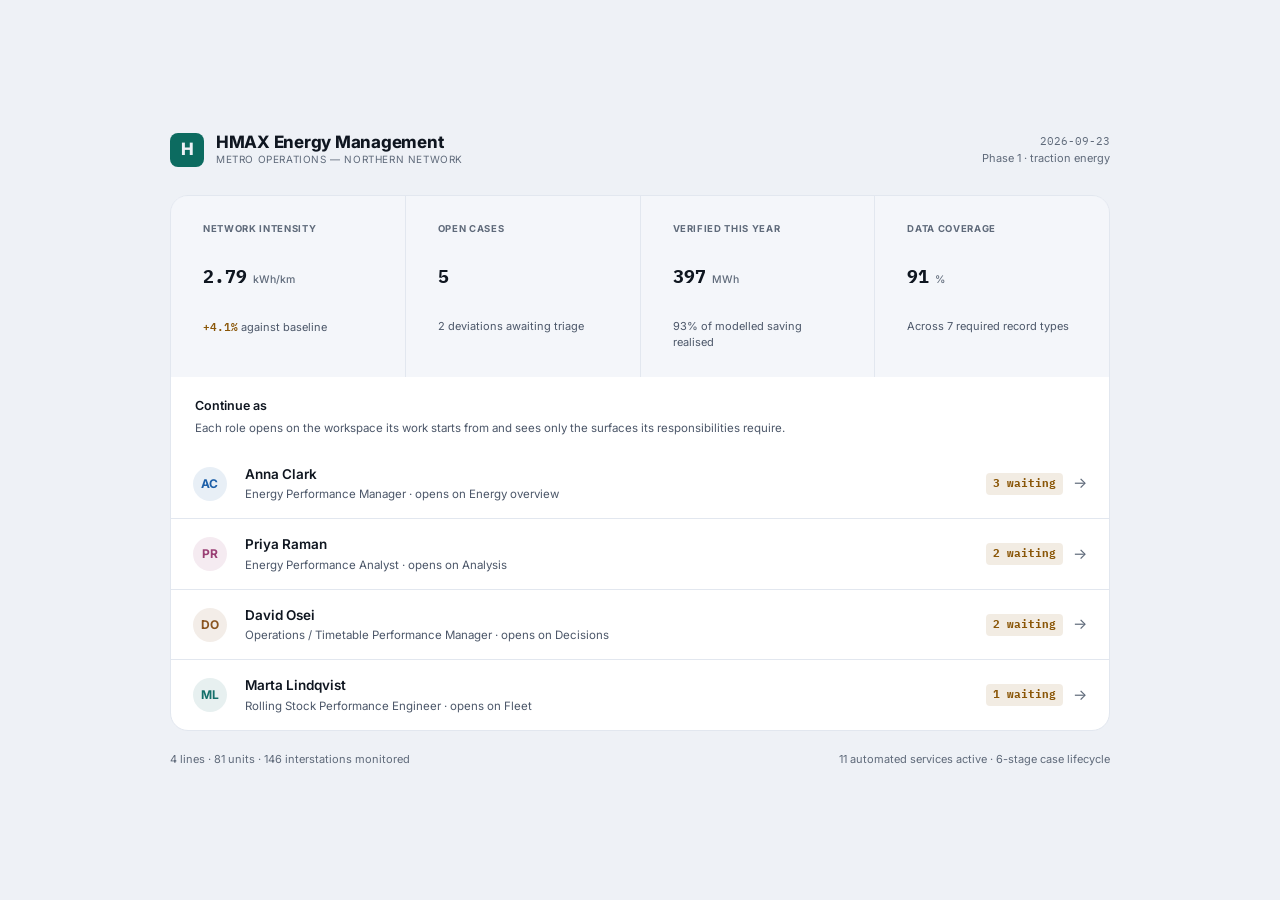
==== index.html @ 5d6fa80d "HMAX Energy Management - Phase 1 concept prototype Operating rail and Data trust page removed. Inter" ====
<!DOCTYPE html>
<html lang="en">
<head>
<meta charset="UTF-8">
<meta name="robots" content="noindex, nofollow, noarchive, nosnippet">
<meta name="googlebot" content="noindex, nofollow">

<title>HMAX Energy Management</title>
<meta name="viewport" content="width=device-width, initial-scale=1.0">
<script src="vendor/tailwind.js"></script>
<link rel="preconnect" href="https://fonts.googleapis.com">
<link href="https://fonts.googleapis.com/css2?family=Inter:wght@400;500;600;700;800&family=IBM+Plex+Mono:wght@400;500;600;700&display=swap" rel="stylesheet">
<link rel="stylesheet" href="shared.css">
<link rel="stylesheet" href="charts.css">
<style>
  body{ display:flex; align-items:center; justify-content:center; min-height:100vh; padding:40px 24px; }
  .entry{ width:100%; max-width:940px; }
  .signin{
    background:var(--bg-elev-1); border:1px solid var(--border-soft);
    border-radius:18px; overflow:hidden;
  }
  .who{
    display:grid; grid-template-columns:38px 1fr auto; align-items:center; gap:14px;
    padding:15px 22px; width:100%; text-align:left;
    border-top:1px solid var(--border-soft);
    transition:background .13s ease;
  }
  .who:first-of-type{ border-top:none; }
  .who:hover{ background:var(--bg-elev-2); }
  .who-name{ font-size:13.5px; font-weight:600; color:var(--text-primary); }
  .who-role{ font-size:11.5px; color:var(--text-secondary); margin-top:2px; }
  .who-go{ display:flex; align-items:center; gap:10px; }
  .who-wait{
    font-family:'IBM Plex Mono',monospace; font-size:10.5px; font-weight:700;
    color:var(--amber); background:var(--amber-soft); border-radius:4px; padding:3px 7px;
  }
  .who-clear{ font-size:10.5px; color:var(--text-tertiary); }
  .who-arrow{ color:var(--text-tertiary); font-size:15px; }
  .who:hover .who-arrow{ color:var(--accent); }
  .status{ display:grid; grid-template-columns:repeat(4,1fr); gap:1px; background:var(--border-soft); }
  .status div{ background:var(--bg-elev-2); padding:13px 16px; }
</style>
</head>
<body>

<div class="entry" id="entry"></div>

<script src="data.js"></script>
<script src="network.js"></script>
<script src="render.js"></script>
<script src="charts.js"></script>
<script>
(function () {
  var H = window.HMAX, R = H.render, Q = H.query, N = H.net, X = H.charts;
  var esc = R.esc;
  document.body.setAttribute('data-depth', 'L3');

  var T = N.TOTAL;
  var gap = (T.kwhPerKm - T.baseline) / T.baseline * 100;

  var ORDER = ['epm', 'analyst', 'opm', 'rse'];

  function landing(k) {
    var nav = H.NAV[H.ROLES[k].nav[0]];
    for (var i = 0; i < H.ROLES[k].nav.length; i++) {
      var item = H.NAV[H.ROLES[k].nav[i]];
      if (item && item.href === H.ROLES[k].home) return item.label;
    }
    return nav ? nav.label : '';
  }

  document.getElementById('entry').innerHTML =

    '<div class="flex items-center gap-3 mb-7">' +
      '<span class="brand-mark" style="width:34px;height:34px;font-size:17px">H</span>' +
      '<div><div class="brand-name" style="font-size:17px">HMAX Energy Management</div>' +
      '<div class="brand-sub">' + esc(H.NETWORK.operator) + '</div></div>' +
      '<div class="ml-auto text-right">' +
        '<div class="mono text-[11px]" style="color:var(--text-tertiary)">' + esc(H.TODAY) + '</div>' +
        '<div class="text-[11px]" style="color:var(--text-tertiary)">Phase 1 · traction energy</div>' +
      '</div>' +
    '</div>' +

    '<div class="signin mb-5">' +
      '<div class="status">' +
        '<div><div class="metric-label">Network intensity</div>' +
          '<div class="metric-value" style="font-size:18px">' + T.kwhPerKm.toFixed(2) +
            '<span class="metric-unit">kWh/km</span></div>' +
          '<div class="metric-sub">' + X.delta(T.kwhPerKm, T.baseline) + ' against baseline</div></div>' +
        '<div><div class="metric-label">Open cases</div>' +
          '<div class="metric-value" style="font-size:18px">' + Q.openCases().length + '</div>' +
          '<div class="metric-sub">' + N.deviationsFor({ state: 'candidate' }).length +
            ' deviations awaiting triage</div></div>' +
        '<div><div class="metric-label">Verified this year</div>' +
          '<div class="metric-value" style="font-size:18px">' + H.PORTFOLIO.savings.verifiedMWh +
            '<span class="metric-unit">MWh</span></div>' +
          '<div class="metric-sub">' + H.PORTFOLIO.realisationOnVerified + '% of modelled saving realised</div></div>' +
        '<div><div class="metric-label">Data coverage</div>' +
          '<div class="metric-value" style="font-size:18px">' +
            Math.round(H.SOURCES.reduce(function (a, s) { return a + s.coverage; }, 0) / H.SOURCES.length) +
            '<span class="metric-unit">%</span></div>' +
          '<div class="metric-sub">Across ' + H.SOURCES.length + ' required record types</div></div>' +
      '</div>' +

      '<div class="px-6 pt-5 pb-3">' +
        '<div class="text-[12.5px] font-semibold" style="color:var(--text-primary)">Continue as</div>' +
        '<div class="text-[11.5px] mt-1" style="color:var(--text-secondary)">' +
          'Each role opens on the workspace its work starts from and sees only the surfaces its ' +
          'responsibilities require.</div>' +
      '</div>' +

      ORDER.map(function (k) {
        var r = H.ROLES[k];
        var waiting = Q.attentionFor(k).length;
        return '<button class="who" data-enter="' + k + '">' +
          '<span class="rs-avatar" style="width:34px;height:34px;font-size:12px;background:' + r.soft +
            ';color:' + r.color + '">' + esc(r.initials) + '</span>' +
          '<span style="min-width:0">' +
            '<span class="block who-name">' + esc(r.person) + '</span>' +
            '<span class="block who-role">' + esc(r.name) + ' · opens on ' + esc(landing(k)) + '</span>' +
          '</span>' +
          '<span class="who-go">' +
            (waiting
              ? '<span class="who-wait">' + waiting + ' waiting</span>'
              : '<span class="who-clear">nothing waiting</span>') +
            '<span class="who-arrow">\u2192</span>' +
          '</span>' +
        '</button>';
      }).join('') +
    '</div>' +

    '<div class="flex items-center gap-4 text-[11px]" style="color:var(--text-tertiary)">' +
      '<span>' + H.NETWORK.lines.length + ' lines · ' + N.UNITS.length + ' units · ' +
        N.INTERSTATIONS.length + ' interstations monitored</span>' +
      '<span class="ml-auto">' + H.SERVICES.length + ' automated services active · ' +
        H.STAGES.length + '-stage case lifecycle</span>' +
    '</div>';

  var bs = document.getElementsByTagName('button');
  for (var i = 0; i < bs.length; i++) {
    (function (b) {
      var k = b.getAttribute('data-enter');
      if (!k) return;
      b.addEventListener('click', function () {
        H.session.setRole(k);
        location.href = H.ROLES[k].home;
      });
    })(bs[i]);
  }
})();
</script>
</body>
</html>
---- shared.css ----
:root{
  /* Light enterprise palette. Surfaces ascend toward white; the page itself is
     the recessed plane, so cards read as the working surface. */
  --bg: #eef1f6;
  --bg-elev-1: #ffffff;
  --bg-elev-2: #f4f6fa;
  --bg-elev-3: #e7ebf2;
  --border: #ccd3de;
  --border-soft: #e2e7ef;
  --text-primary: #0f1620;
  --text-secondary: #4c5769;
  --text-tertiary: #5f6a7a;
  /* Product chrome and primary action. */
  --accent: #0c6b60;
  --accent-soft: rgba(12,107,96,0.10);
  /* State. Chosen for legibility as text on white, not for vibrancy. */
  --amber: #8a5607;
  --amber-soft: rgba(138,86,7,0.11);
  --red: #b3352c;
  --red-soft: rgba(179,53,44,0.10);
  --blue: #1c56c9;
  --blue-soft: rgba(28,86,201,0.10);
  /* Reserved for the intelligence layer. Nothing system-generated uses any
     other hue, so the reader learns it once. */
  --purple: #5b45c4;
  --purple-soft: rgba(91,69,196,0.10);
  --green: #15734a;
  --green-soft: rgba(21,115,74,0.10);
  --shadow-sm: 0 1px 2px rgba(15,22,32,.05);
  --shadow-md: 0 1px 3px rgba(15,22,32,.07), 0 4px 12px rgba(15,22,32,.05);
}
* { box-sizing: border-box; }
body{
  background: var(--bg);
  color: var(--text-primary);
  font-family: 'Inter', -apple-system, BlinkMacSystemFont, 'Segoe UI', sans-serif;
  -webkit-font-smoothing: antialiased;
}
.mono { font-family: 'IBM Plex Mono', monospace; }
.surface { background: var(--bg-elev-1); border: 1px solid var(--border-soft); }
.surface-2 { background: var(--bg-elev-2); border: 1px solid var(--border); }
.surface-3 { background: var(--bg-elev-3); border: 1px solid var(--border); }
.text-secondary { color: var(--text-secondary); }
.text-tertiary { color: var(--text-tertiary); }
.accent-text { color: var(--accent); }
::-webkit-scrollbar { width: 10px; height: 10px; }
::-webkit-scrollbar-thumb { background: #c3cbd8; border-radius: 8px; border: 2px solid transparent; background-clip: content-box; }
::-webkit-scrollbar-thumb:hover { background: #a8b3c4; background-clip: content-box; }
::-webkit-scrollbar-track { background: transparent; }

/* .nav-link retired â€” the top nav is gone; shell.js renders .sidebar-link. */

.toggle-btn { color: var(--text-secondary); transition: all .15s ease; }
.toggle-btn.active { background: var(--bg-elev-3); color: var(--text-primary); box-shadow: inset 0 0 0 1px var(--border); }

.kpi-card { background: linear-gradient(180deg, var(--bg-elev-1) 0%, var(--bg-elev-1) 100%); border: 1px solid var(--border-soft); transition: border-color .15s ease, transform .15s ease; }
.kpi-card:hover { border-color: var(--border); transform: translateY(-1px); }

.chip { background: var(--bg-elev-2); border: 1px solid var(--border); color: var(--text-secondary); transition: all .15s ease; cursor: pointer; }
.chip:hover { border-color: var(--border); color: var(--text-primary); }
.chip.active { background: var(--accent-soft); border-color: var(--accent); color: var(--accent); }

.insight-card { background: var(--bg-elev-1); border: 1px solid var(--border-soft); }
.insight-card:hover { border-color: var(--border); }

.conf-bar-track { background: var(--bg-elev-3); }

/* Depth is handled by [data-depth-min] in the shell section below.
   The former .expert-only / .mgmt-only pair is retired. */

.pulse-dot { animation: pulse 2.2s ease-in-out infinite; }
@keyframes pulse { 0%,100%{ opacity:1;} 50%{ opacity:.35;} }

.tooltip-target:hover .tooltip-box { opacity: 1; transform: translateY(0); pointer-events: auto; }
.tooltip-box { opacity: 0; transform: translateY(4px); transition: all .15s ease; pointer-events:none; }

.sparkline-fade { mask-image: linear-gradient(to right, black 70%, transparent 100%); }

/* .role-menu retired â€” superseded by .role-switch in the shell section. */

/* ---- shared additions for other screens ---- */
.row-hover:hover { background: var(--bg-elev-2); }
.tab-btn { color: var(--text-tertiary); border-bottom: 2px solid transparent; transition: all .15s ease; }
.tab-btn:hover { color: var(--text-secondary); }
.tab-btn.active { color: var(--text-primary); border-color: var(--accent); }
.tab-nav { display:flex; align-items:center; gap:28px; }
.stage-pill { font-size: 11px; font-weight: 600; padding: 3px 9px; border-radius: 999px; }
.timeline-dot { width: 9px; height: 9px; border-radius: 50%; flex-shrink: 0; }
.timeline-line { width: 1px; background: var(--border); flex-grow: 1; }
.progress-track { background: var(--bg-elev-3); border-radius: 999px; overflow: hidden; }
.card-hover:hover { border-color: var(--border); }
.select-like { background: var(--bg-elev-2); border: 1px solid var(--border); color: var(--text-secondary); }

/* ================= IA v2 : Monitor / Cases / Sources ================= */

/* --- sidebar shell --- */
.app-shell { display: grid; grid-template-columns: 216px 1fr; min-height: 100vh; }
.sidebar { background: var(--bg-elev-1); border-right: 1px solid var(--border-soft); display: flex; flex-direction: column; }
.sidebar-link { display: flex; align-items: center; gap: 10px; padding: 9px 14px; margin: 1px 8px; border-radius: 8px; color: var(--text-secondary); font-size: 13.5px; font-weight: 500; transition: all .15s ease; cursor: pointer; }
.sidebar-link:hover { background: var(--bg-elev-2); color: var(--text-primary); }
.sidebar-link.active { background: var(--bg-elev-3); color: var(--text-primary); box-shadow: inset 2px 0 0 var(--accent); }
.sidebar-link svg { width: 16px; height: 16px; flex-shrink: 0; }
.sidebar-badge { margin-left: auto; font-size: 10.5px; font-weight: 600; padding: 1px 7px; border-radius: 999px; background: var(--bg-elev-3); color: var(--text-tertiary); }
.sidebar-badge.new { background: var(--accent-soft); color: var(--accent); }

/* --- readiness ladder (L1-L7) : maturity, not severity â€” neutral-to-accent scale, not a stoplight --- */
.ladder-pill { font-family: 'IBM Plex Mono', monospace; font-size: 11px; font-weight: 700; padding: 2px 7px; border-radius: 5px; letter-spacing: .02em; }
.ladder-L1, .ladder-L2 { background: var(--bg-elev-3); color: var(--text-tertiary); }
.ladder-L3, .ladder-L4 { background: var(--bg-elev-3); color: var(--text-secondary); }
.ladder-L5, .ladder-L6 { background: var(--bg-elev-3); color: var(--text-primary); }
.ladder-L7 { background: var(--accent-soft); color: var(--accent); }
.ladder-track { display: flex; gap: 2px; }
.ladder-seg { width: 12px; height: 4px; border-radius: 2px; background: var(--border); }
.ladder-seg.filled { background: var(--accent); }

/* --- margin / impact reservation ledger --- */
.ledger-track { height: 6px; border-radius: 999px; background: var(--bg-elev-3); overflow: hidden; display: flex; }
.ledger-fill-committed { background: var(--accent); }
.ledger-fill-available { background: var(--border); }

/* --- baseline object badges (type must always be explicit â€” distinguished by label/icon, not color) --- */
.baseline-type { font-size: 10.5px; font-weight: 700; text-transform: uppercase; letter-spacing: .04em; padding: 2px 8px; border-radius: 999px; border: 1px solid var(--border); background: var(--bg-elev-3); color: var(--text-secondary); }

/* --- trace / attribution (Progressive Disclosure Trace) --- */
.trace-chip { display: inline-flex; align-items: center; gap: 4px; font-family: 'IBM Plex Mono', monospace; font-size: 10.5px; font-weight: 600; color: var(--text-tertiary); border: 1px dashed var(--border); border-radius: 5px; padding: 1px 6px; cursor: pointer; transition: all .15s ease; }
.trace-chip:hover { color: var(--accent); border-color: var(--accent); border-style: solid; }
.trace-ladder { display: none; }
.trace-ladder.open { display: block; }
.trace-step { border-left: 2px solid var(--border); padding: 8px 0 8px 14px; margin-left: 4px; position: relative; }
.trace-step::before { content: ''; position: absolute; left: -5px; top: 14px; width: 8px; height: 8px; border-radius: 50%; background: var(--bg-elev-1); border: 2px solid var(--accent); }
.trace-step:last-child { border-color: transparent; }

/* --- constraint envelope / actionability class --- */
.envelope-stat { border: 1px solid var(--border-soft); background: var(--bg-elev-2); border-radius: 10px; padding: 12px; }
.action-class { font-size: 10px; font-weight: 700; text-transform: uppercase; letter-spacing: .04em; padding: 2px 7px; border-radius: 4px; }
.action-class.immediate { background: var(--accent-soft); color: var(--accent); }
.action-class.threshold { background: var(--amber-soft); color: var(--amber); }
.action-class.engineering { background: var(--bg-elev-3); color: var(--text-secondary); }

/* --- plan / verdict pair --- */
.plan-lock { border: 1px solid var(--border); background: var(--bg-elev-2); border-radius: 10px; }
.verdict-card { border-radius: 10px; padding: 14px; }
.verdict-card.confirmed { background: var(--green-soft); border: 1px solid rgba(74,222,128,.35); }
.verdict-card.partial { background: var(--amber-soft); border: 1px solid rgba(245,185,92,.35); }
.verdict-card.inconclusive { background: var(--bg-elev-3); border: 1px solid var(--border); }

/* --- smart pipeline: signal engine, precedent nudges, auto vs human provenance --- */
.smart-tag{ display:inline-flex; align-items:center; gap:4px; font-size:10.5px; font-weight:600; padding:2px 2px; color: var(--purple); border:none; background:none; }
.smart-tag svg{ width:11px; height:11px; flex-shrink:0; }
.smart-tag.subtle{ color: var(--text-tertiary); }
.precedent-card{ border:1px solid var(--border); background: var(--bg-elev-2); border-radius:12px; }
.funnel-stage{ display:flex; align-items:center; justify-content:space-between; gap:8px; padding:6px 0; }
.funnel-bar-track{ height:5px; border-radius:999px; background: var(--bg-elev-3); overflow:hidden; margin-top:4px; }
.funnel-bar-fill{ height:100%; background: var(--accent); border-radius:999px; }
.trail-icon{ width:18px; height:18px; border-radius:50%; display:flex; align-items:center; justify-content:center; flex-shrink:0; font-size:9.5px; font-weight:700; }
.trail-icon.auto{ background: var(--accent-soft); color: var(--accent); }
.trail-icon.human{ background: var(--bg-elev-3); color: var(--text-secondary); }
.readiness-progress-track{ height:4px; border-radius:999px; background: var(--bg-elev-3); overflow:hidden; }
.readiness-progress-fill{ height:100%; background: var(--amber); border-radius:999px; }
.suggested-action{ position:relative; box-shadow: 0 0 0 1px var(--accent) inset; }
.suggested-flag{ position:absolute; top:-8px; right:10px; font-size:9.5px; font-weight:700; letter-spacing:.04em; text-transform:uppercase; color: var(--bg); background: var(--accent); padding:1.5px 7px; border-radius:999px; }

/* --- opportunity chip embedded in monitor charts --- */
.opp-chip { display: inline-flex; align-items: center; gap: 6px; font-size: 11px; font-weight: 700; letter-spacing: .03em; text-transform: uppercase; color: var(--accent); background: var(--accent-soft); border: 1px solid rgba(94,234,212,.3); padding: 3px 10px; border-radius: 999px; }

/* --- schematic chart placeholders (structural, not literal charting) --- */
.chart-frame { position: relative; height: 168px; border-bottom: 1px solid var(--border-soft); border-left: 1px solid var(--border-soft); }
.chart-frame svg { position: absolute; inset: 0; width: 100%; height: 100%; overflow: visible; }

/* --- lifecycle stepper: one framework, reused per case regardless of type --- */
.progress-card{ background: var(--bg-elev-1); border: 1px solid var(--border-soft); border-radius: 12px; padding: 16px 18px 14px; }
.progress-card-head{ display:flex; align-items:center; justify-content:space-between; margin-bottom:14px; }
.progress-eyebrow{ font-size:10.5px; font-weight:700; letter-spacing:.06em; text-transform:uppercase; color: var(--text-tertiary); }
.progress-substep{ font-size:11px; color: var(--text-secondary); }
.stepper-track{ position:relative; display:flex; justify-content:space-between; padding:0 2px; }
.stepper-line{ position:absolute; left:8.333%; right:8.333%; top:13px; height:2px; background: var(--border-soft); z-index:0; }
.stepper-line-fill{ position:absolute; left:8.333%; top:13px; height:2px; background: var(--accent); z-index:1; transition: width .2s ease; }
.stepper-node{ position:relative; z-index:2; display:flex; flex-direction:column; align-items:center; gap:7px; flex:1; }
.stepper-dot{ width:24px; height:24px; border-radius:50%; display:flex; align-items:center; justify-content:center; font-size:10.5px; font-weight:800; background: var(--bg-elev-2); border:2px solid var(--border-soft); color: var(--text-tertiary); }
.stepper-dot.done{ background: var(--accent); border-color: var(--accent); color: var(--bg); }
.stepper-dot.current{ background: var(--bg-elev-2); border-color: var(--accent); color: var(--accent); box-shadow: 0 0 0 4px var(--accent-soft); }
.stepper-label{ font-size:10px; font-weight:700; letter-spacing:.03em; text-transform:uppercase; color: var(--text-tertiary); }
.stepper-label.done{ color: var(--text-secondary); }
.stepper-label.current{ color: var(--text-primary); }
.stepper-divider{ height:1px; background: var(--border-soft); margin:14px 0 12px; }
.stepper-next{ display:flex; align-items:center; gap:10px; }
.stepper-next-icon{ width:26px; height:26px; border-radius:50%; display:flex; align-items:center; justify-content:center; background: var(--accent-soft); color: var(--accent); flex-shrink:0; }
.stepper-next-text{ font-size:12.5px; line-height:1.4; }
.stepper-next-text b{ font-weight:700; color: var(--text-primary); }
.stepper-next-meta{ font-size:11.5px; color: var(--text-secondary); margin-left:auto; white-space:nowrap; padding-left:14px; text-align:right; }

/* --- readiness gate: N questions, generic across case/lever types --- */
.readiness-row{ display:flex; align-items:center; justify-content:space-between; gap:12px; padding:11px 0; border-top:1px solid var(--border-soft); }
.readiness-row:first-child{ border-top:none; }
.readiness-dot{ width:7px; height:7px; border-radius:50%; background: var(--green); flex-shrink:0; }
.readiness-dot.open{ background: var(--text-tertiary); }

/* --- evidence-by-question blocks (lettered, source-agnostic) --- */
.ev-letter{ width:22px; height:22px; border-radius:6px; display:flex; align-items:center; justify-content:center; font-size:11.5px; font-weight:800; background: var(--accent-soft); color: var(--accent); flex-shrink:0; }
.ev-block-head{ display:flex; align-items:center; justify-content:space-between; gap:12px; flex-wrap:wrap; }
.ev-question{ font-size:11.5px; color: var(--text-tertiary); font-style:italic; }

/* --- currency: named budgets a lever draws down, owned by a role --- */
.currency-chip{ font-size:10px; font-weight:700; text-transform:uppercase; letter-spacing:.05em; padding:2px 8px; border-radius:5px; border:1px solid var(--border); background: var(--bg-elev-3); color: var(--text-secondary); }
.gainpay-track{ height:9px; border-radius:999px; overflow:hidden; display:flex; background: var(--bg-elev-3); }
.gainpay-gain{ background: var(--green); height:100%; }
.gainpay-pay{ background: var(--amber); height:100%; }

/* --- scenario bundle cards --- */
.bundle-card{ border:1px solid var(--border-soft); background: var(--bg-elev-2); border-radius:12px; padding:16px; }
.bundle-card.recommended{ border-color: var(--accent); background: var(--bg-elev-3); box-shadow: 0 0 0 1px var(--accent-soft) inset; }
.bundle-bar-track{ height:7px; border-radius:999px; overflow:hidden; display:flex; background: var(--bg-elev-3); }

/* ===========================================================================
   IA v3 â€” shell, depth, queues, gates, handover, smart layer
   Added in S2. Colour stays reserved for meaningful state: a gate that is
   yours, a block, a confirmed verdict, a low-confidence reading. Structure,
   hierarchy and ownership are carried by weight, spacing and rule â€” not hue.
   ========================================================================= */

/* --- depth ---------------------------------------------------------------
   One mechanism replaces the old expert-only / mgmt-only pair. Any element
   can declare the minimum depth at which it is meaningful; the shell sets
   data-depth on <body>. L1 headline, L2 working, L3 full trace.
   Display variants are explicit because `revert` would discard the utility
   class that set the element's display in the first place.
   ----------------------------------------------------------------------- */
[data-depth-min]{ display: none !important; }
body[data-depth="L2"] [data-depth-min="L2"],
body[data-depth="L3"] [data-depth-min="L2"],
body[data-depth="L3"] [data-depth-min="L3"]{ display: block !important; }
body[data-depth="L2"] [data-depth-min="L2"].flex,
body[data-depth="L3"] [data-depth-min="L2"].flex,
body[data-depth="L3"] [data-depth-min="L3"].flex{ display: flex !important; }
body[data-depth="L2"] [data-depth-min="L2"].grid,
body[data-depth="L3"] [data-depth-min="L2"].grid,
body[data-depth="L3"] [data-depth-min="L3"].grid{ display: grid !important; }
body[data-depth="L2"] [data-depth-min="L2"].inline-flex,
body[data-depth="L3"] [data-depth-min="L2"].inline-flex,
body[data-depth="L3"] [data-depth-min="L3"].inline-flex{ display: inline-flex !important; }
body[data-depth="L2"] [data-depth-min="L2"].inline,
body[data-depth="L3"] [data-depth-min="L2"].inline,
body[data-depth="L3"] [data-depth-min="L3"].inline{ display: inline !important; }
body[data-depth="L2"] tr[data-depth-min="L2"],
body[data-depth="L3"] tr[data-depth-min="L2"],
body[data-depth="L3"] tr[data-depth-min="L3"]{ display: table-row !important; }
/* the full trace opens on its own at L3 without needing to be clicked */
body[data-depth="L3"] .trace-ladder{ display: block; }

/* --- topbar --------------------------------------------------------------
   One row, four slots: identity, search, depth, role. Rendered once by
   shell.js so every workspace is guaranteed the same controls.
   ----------------------------------------------------------------------- */
.topbar-slot{ display:flex; align-items:center; gap:14px; height:56px; padding:0 22px; background: var(--bg-elev-1); border-bottom:1px solid var(--border-soft); position:sticky; top:0; z-index:40; }
.topbar-slot .ts-title{ font-size:13.5px; font-weight:650; color: var(--text-primary); letter-spacing:-.01em; }
.topbar-slot .ts-crumb{ font-size:11.5px; color: var(--text-tertiary); }
.topbar-slot .ts-right{ margin-left:auto; display:flex; align-items:center; gap:10px; }

.case-search{ position:relative; display:flex; align-items:center; gap:8px; min-width:250px; height:32px; padding:0 11px; border-radius:8px; background: var(--bg-elev-2); border:1px solid var(--border); transition: border-color .15s ease; }
.case-search:focus-within{ border-color:var(--accent); box-shadow:0 0 0 3px var(--accent-soft); }
.case-search svg{ width:14px; height:14px; color: var(--text-tertiary); flex-shrink:0; }
.case-search input{ flex:1; background:none; border:none; outline:none; color: var(--text-primary); font-size:12.5px; }
.case-search input::placeholder{ color: var(--text-tertiary); }
.case-search kbd{ font-family:'IBM Plex Mono',monospace; font-size:10px; color: var(--text-tertiary); border:1px solid var(--border); border-radius:4px; padding:1px 5px; }
.case-search-results{ position:absolute; top:38px; left:0; right:0; background: var(--bg-elev-2); border:1px solid var(--border); border-radius:10px; overflow:hidden; box-shadow:0 12px 28px rgba(15,22,32,.13); z-index:60; }
.case-search-results .csr-item{ display:flex; align-items:center; gap:10px; padding:9px 12px; cursor:pointer; border-top:1px solid var(--border-soft); }
.case-search-results .csr-item:first-child{ border-top:none; }
.case-search-results .csr-item:hover{ background: var(--bg-elev-3); }
.case-search-results .csr-id{ font-family:'IBM Plex Mono',monospace; font-size:11px; color: var(--text-tertiary); }
.case-search-results .csr-empty{ padding:11px 12px; font-size:12px; color: var(--text-tertiary); }

/* --- depth control : a view setting, deliberately quiet --- */
.depth-control{ display:inline-flex; align-items:center; padding:2px; border-radius:8px; background: var(--bg-elev-2); border:1px solid var(--border); }
.depth-control button{ font-family:'IBM Plex Mono',monospace; font-size:10.5px; font-weight:700; letter-spacing:.02em; padding:3px 9px; border-radius:6px; color: var(--text-tertiary); background:none; border:none; cursor:pointer; transition: all .15s ease; }
.depth-control button:hover{ color: var(--text-secondary); }
.depth-control button.active{ background: var(--bg-elev-3); color: var(--text-primary); box-shadow: inset 0 0 0 1px var(--border); }
.depth-control-label{ font-size:10.5px; font-weight:700; letter-spacing:.06em; text-transform:uppercase; color: var(--text-tertiary); margin-right:2px; }

/* --- attention pill : the count of things waiting on the current role.
       Amber only when non-zero â€” a zero state must not read as a warning. --- */
.attention-pill{ display:inline-flex; align-items:center; gap:7px; height:32px; padding:0 12px; border-radius:8px; font-size:12px; font-weight:600; background: var(--bg-elev-2); border:1px solid var(--border); color: var(--text-tertiary); cursor:pointer; transition: all .15s ease; }
.attention-pill:hover{ border-color: var(--text-tertiary); color: var(--text-secondary); }
.attention-pill .ap-count{ font-family:'IBM Plex Mono',monospace; font-size:11px; font-weight:800; min-width:18px; height:18px; padding:0 5px; border-radius:999px; display:inline-flex; align-items:center; justify-content:center; background: var(--bg-elev-3); color: var(--text-tertiary); }
.attention-pill.has-items{ background: var(--amber-soft); border-color: rgba(138,86,7,.34); color: var(--amber); }
.attention-pill.has-items:hover{ border-color: rgba(138,86,7,.62); color: var(--amber); }
.attention-pill.has-items .ap-count{ background: var(--amber); color: #fff; }

/* --- role switch : a demonstration device, not a product control. The dashed
       edge is the tell â€” it should never be mistaken for account switching. --- */
.role-switch{ position:relative; display:inline-flex; align-items:center; gap:9px; height:32px; padding:0 10px; border-radius:8px; background: var(--bg-elev-2); border:1px dashed var(--border); cursor:pointer; transition: border-color .15s ease; }
.role-switch:hover{ border-color:var(--border); background:var(--bg-elev-2); }
.role-switch .rs-avatar{ width:20px; height:20px; border-radius:50%; display:flex; align-items:center; justify-content:center; font-size:9.5px; font-weight:800; letter-spacing:-.02em; flex-shrink:0; background: var(--bg-elev-3); color: var(--text-secondary); }
.role-switch .rs-name{ font-size:12px; font-weight:600; color: var(--text-primary); line-height:1.1; }
.role-switch .rs-role{ font-size:10px; color: var(--text-tertiary); line-height:1.1; }
.role-switch .rs-caret{ width:12px; height:12px; color: var(--text-tertiary); }
.role-menu-panel{ position:absolute; top:38px; right:0; width:268px; background: var(--bg-elev-2); border:1px solid var(--border); border-radius:12px; overflow:hidden; box-shadow:0 14px 34px rgba(15,22,32,.15); z-index:60; }
.role-menu-panel .rmp-note{ padding:9px 13px; font-size:10.5px; line-height:1.5; color: var(--text-tertiary); background: var(--bg-elev-1); border-bottom:1px solid var(--border-soft); }
.role-menu-panel .rmp-item{ display:flex; align-items:flex-start; gap:10px; padding:10px 13px; cursor:pointer; border-top:1px solid var(--border-soft); }
.role-menu-panel .rmp-item:hover{ background: var(--bg-elev-3); }
.role-menu-panel .rmp-item.active{ background: var(--bg-elev-3); }
.role-menu-panel .rmp-item.active .rmp-name{ color: var(--text-primary); }
.role-menu-panel .rmp-name{ font-size:12.5px; font-weight:600; color: var(--text-secondary); }
.role-menu-panel .rmp-desc{ font-size:10.5px; color: var(--text-tertiary); line-height:1.45; margin-top:1px; }
.role-menu-panel .rmp-count{ margin-left:auto; font-family:'IBM Plex Mono',monospace; font-size:10px; font-weight:700; padding:1px 6px; border-radius:999px; background: var(--bg-elev-1); color: var(--text-tertiary); flex-shrink:0; }
.role-menu-panel .rmp-count.live{ background: var(--amber-soft); color: var(--amber); }

/* sidebar gains an "awaiting you" marker, so the count is visible before click */
.sidebar-link.needs .sidebar-badge{ background: var(--amber-soft); color: var(--amber); }

/* --- queues --------------------------------------------------------------
   Caseload, decisions and ledger are the same list with different filters.
   A row states the case, its stage, and the one thing needed next.
   ----------------------------------------------------------------------- */
.queue-group{ display:flex; align-items:center; gap:10px; padding:16px 0 9px; }
.queue-group-title{ font-size:11px; font-weight:700; letter-spacing:.06em; text-transform:uppercase; color: var(--text-secondary); }
.queue-group-count{ font-family:'IBM Plex Mono',monospace; font-size:10.5px; font-weight:700; padding:1px 7px; border-radius:999px; background: var(--bg-elev-2); color: var(--text-tertiary); }
.queue-group-rule{ flex:1; height:1px; background: var(--border-soft); }

.queue-row{ display:grid; grid-template-columns: 1fr 132px 190px 92px; align-items:center; gap:16px; padding:13px 14px; border-radius:10px; border:1px solid transparent; background: var(--bg-elev-1); cursor:pointer; transition: all .15s ease; }
.queue-row + .queue-row{ margin-top:5px; }
.queue-row:hover{ background: var(--bg-elev-2); border-color: var(--border); }
.queue-row.is-yours{ box-shadow: inset 2.5px 0 0 var(--amber); }
.queue-row.is-blocked{ box-shadow: inset 2.5px 0 0 var(--red); }
.queue-row.is-closed{ opacity:.62; }
.queue-row.is-closed:hover{ opacity:1; }
.queue-row .qr-id{ font-family:'IBM Plex Mono',monospace; font-size:10.5px; color: var(--text-tertiary); }
.queue-row .qr-title{ font-size:13px; font-weight:600; color: var(--text-primary); line-height:1.35; margin-top:2px; }
.queue-row .qr-where{ font-size:11px; color: var(--text-tertiary); margin-top:3px; }
.queue-row .qr-impact{ font-family:'IBM Plex Mono',monospace; font-size:13px; font-weight:700; color: var(--text-primary); text-align:right; }
.queue-row .qr-impact-unit{ font-size:10px; font-weight:600; color: var(--text-tertiary); }

/* the column that makes a queue a queue: one action, one named owner */
.queue-need{ display:flex; flex-direction:column; gap:2px; min-width:0; }
.queue-need .qn-what{ font-size:12px; font-weight:600; color: var(--text-secondary); white-space:nowrap; overflow:hidden; text-overflow:ellipsis; }
.queue-need .qn-who{ font-size:10.5px; color: var(--text-tertiary); }
.queue-need.gate .qn-what{ color: var(--amber); }
.queue-need.blocked .qn-what{ color: var(--red); }
.queue-need.done .qn-what{ color: var(--green); }
.queue-need.exception .qn-what{ color: var(--red); font-style:italic; }

/* --- slide-over : preview a case without losing the queue --- */
.slide-over-scrim{ position:fixed; inset:0; background:rgba(26,34,46,.34); opacity:0; pointer-events:none; transition:opacity .2s ease; z-index:70; }
.slide-over-scrim.open{ opacity:1; pointer-events:auto; }
.slide-over{ position:fixed; top:0; right:0; bottom:0; width:520px; max-width:92vw; background: var(--bg-elev-1); border-left:1px solid var(--border); transform:translateX(100%); transition:transform .22s cubic-bezier(.32,.72,0,1); z-index:71; display:flex; flex-direction:column; }
.slide-over.open{ transform:translateX(0); }
.slide-over-head{ display:flex; align-items:flex-start; gap:12px; padding:18px 20px 14px; border-bottom:1px solid var(--border-soft); }
.slide-over-body{ flex:1; overflow-y:auto; padding:18px 20px 24px; }
.slide-over-foot{ padding:14px 20px; border-top:1px solid var(--border-soft); background: var(--bg-elev-2); display:flex; align-items:center; gap:10px; }

/* --- gate banner ---------------------------------------------------------
   The case spine's single most important element: at every stage it states
   who holds the pen and what has to happen for it to move.
   ----------------------------------------------------------------------- */
.gate-banner{ display:flex; align-items:flex-start; gap:13px; padding:14px 16px; border-radius:12px; border:1px solid var(--border); background: var(--bg-elev-2); }
.gate-banner .gb-icon{ width:30px; height:30px; border-radius:9px; display:flex; align-items:center; justify-content:center; flex-shrink:0; background: var(--bg-elev-3); color: var(--text-secondary); }
.gate-banner .gb-icon svg{ width:15px; height:15px; }
.gate-banner .gb-label{ font-size:10.5px; font-weight:700; letter-spacing:.06em; text-transform:uppercase; color: var(--text-tertiary); }
.gate-banner .gb-what{ font-size:13.5px; font-weight:650; color: var(--text-primary); margin-top:2px; line-height:1.4; }
.gate-banner .gb-detail{ font-size:11.5px; color: var(--text-secondary); margin-top:4px; line-height:1.5; }
.gate-banner .gb-actions{ margin-left:auto; display:flex; align-items:center; gap:8px; flex-shrink:0; padding-left:14px; }
/* yours â€” the only variant that gets colour, because it is the only one that demands action */
.gate-banner.yours{ background: var(--amber-soft); border-color: rgba(245,185,92,.34); }
.gate-banner.yours .gb-icon{ background: var(--amber); color: var(--bg); }
.gate-banner.yours .gb-label{ color: var(--amber); }
/* waiting on someone else â€” informational, deliberately grey */
.gate-banner.waiting .gb-icon{ background: var(--bg-elev-3); color: var(--text-tertiary); }
.gate-banner.blocked{ background: var(--red-soft); border-color: rgba(240,100,95,.34); }
.gate-banner.blocked .gb-icon{ background: var(--red); color: var(--bg); }
.gate-banner.blocked .gb-label{ color: var(--red); }
.gate-banner.done{ background: var(--green-soft); border-color: rgba(74,222,128,.3); }
.gate-banner.done .gb-icon{ background: var(--green); color: var(--bg); }
.gate-banner.done .gb-label{ color: var(--green); }

/* --- handover : the join between two roles, recorded rather than implied --- */
.handover-card{ display:flex; align-items:center; gap:14px; padding:13px 15px; border-radius:11px; border:1px solid var(--border-soft); background: var(--bg-elev-2); }
.handover-card .hc-party{ display:flex; align-items:center; gap:9px; min-width:0; }
.handover-card .hc-avatar{ width:26px; height:26px; border-radius:50%; display:flex; align-items:center; justify-content:center; font-size:10px; font-weight:800; flex-shrink:0; background: var(--bg-elev-3); color: var(--text-secondary); }
.handover-card .hc-name{ font-size:12.5px; font-weight:600; color: var(--text-primary); line-height:1.2; }
.handover-card .hc-role{ font-size:10.5px; color: var(--text-tertiary); line-height:1.2; }
.handover-card .hc-arrow{ color: var(--text-tertiary); flex-shrink:0; }
.handover-card .hc-arrow svg{ width:16px; height:16px; display:block; }
.handover-card .hc-ask{ flex:1; font-size:11.5px; color: var(--text-secondary); line-height:1.5; padding-left:6px; border-left:1px solid var(--border); }
.handover-card .hc-when{ font-size:10.5px; color: var(--text-tertiary); white-space:nowrap; margin-left:auto; }
.handover-card.pending .hc-avatar.to{ background: var(--amber-soft); color: var(--amber); }
.handover-card.accepted .hc-avatar.to{ background: var(--green-soft); color: var(--green); }

/* --- reading -------------------------------------------------------------
   A plain-language interpretation attached to a chart or table, so a figure
   never sits on the page without a stated meaning. Carries provenance: it is
   either the system's reading, or a person's correction of one.
   ----------------------------------------------------------------------- */
.reading{ display:flex; gap:10px; padding:11px 13px; border-radius:9px; background: var(--bg-elev-2); border-left:2px solid var(--accent); }
.reading .rd-body{ min-width:0; }
.reading .rd-head{ display:flex; align-items:center; gap:7px; margin-bottom:3px; }
.reading .rd-text{ font-size:12.5px; line-height:1.6; color: var(--text-secondary); }
.reading .rd-text b{ color: var(--text-primary); font-weight:650; }
.reading.edited{ border-left-color: var(--text-tertiary); }
.reading.uncertain{ border-left-color: var(--amber); }

/* a human correction shows what it replaced â€” the original is never discarded */
.override-note{ margin-top:8px; padding:8px 11px; border-radius:7px; background: var(--bg-elev-1); border:1px dashed var(--border); }
.override-note .on-label{ font-size:10px; font-weight:700; letter-spacing:.05em; text-transform:uppercase; color: var(--text-tertiary); margin-bottom:3px; }
.override-note .on-was{ font-size:11.5px; line-height:1.55; color: var(--text-tertiary); text-decoration:line-through; text-decoration-color: rgba(98,107,121,.5); }

/* when a service cannot reach a conclusion it says so â€” silence would be worse */
.cannot-conclude{ display:flex; gap:10px; padding:11px 13px; border-radius:9px; background: var(--bg-elev-2); border:1px dashed rgba(245,185,92,.4); }
.cannot-conclude .cc-icon{ color: var(--amber); flex-shrink:0; }
.cannot-conclude .cc-icon svg{ width:15px; height:15px; display:block; }
.cannot-conclude .cc-title{ font-size:12.5px; font-weight:650; color: var(--amber); }
.cannot-conclude .cc-why{ font-size:11.5px; line-height:1.55; color: var(--text-secondary); margin-top:3px; }
.cannot-conclude .cc-next{ font-size:11.5px; line-height:1.55; color: var(--text-tertiary); margin-top:5px; }

/* --- service reference : names the service behind an output, so the smart
       layer is auditable rather than anonymous --- */
.service-ref{ display:inline-flex; align-items:center; gap:4px; font-family:'IBM Plex Mono',monospace; font-size:10px; font-weight:700; letter-spacing:.02em; padding:2px 6px 2px 4px; border-radius:5px; background: var(--purple-soft); color: var(--purple); cursor:help; white-space:nowrap; }
.service-ref svg{ width:10px; height:10px; flex-shrink:0; }
.service-ref.muted{ background: var(--bg-elev-3); color: var(--text-tertiary); }

/* --- comparability matrix : why this baseline is a fair comparison --- */
.comparability-matrix{ display:grid; grid-template-columns: 1fr auto 1.3fr; gap:0; border:1px solid var(--border-soft); border-radius:10px; overflow:hidden; }
.comparability-matrix .cm-head{ font-size:10px; font-weight:700; letter-spacing:.05em; text-transform:uppercase; color: var(--text-tertiary); padding:8px 12px; background: var(--bg-elev-2); border-bottom:1px solid var(--border-soft); }
.comparability-matrix .cm-cell{ padding:9px 12px; font-size:11.5px; color: var(--text-secondary); border-bottom:1px solid var(--border-soft); display:flex; align-items:center; gap:7px; }
.comparability-matrix .cm-cell.factor{ color: var(--text-primary); font-weight:550; }
.comparability-matrix .cm-cell.num{ font-family:'IBM Plex Mono',monospace; justify-content:flex-end; white-space:nowrap; }
.comparability-matrix > div:nth-last-child(-n+3){ border-bottom:none; }
.cm-match{ width:6px; height:6px; border-radius:50%; flex-shrink:0; background: var(--green); }
.cm-match.strong{ background: var(--green); }
.cm-match.partial, .cm-match.moderate{ background: var(--amber); }
.cm-match.weak, .cm-match.no{ background: var(--red); }
.cm-state{ font-size:10.5px; font-weight:700; letter-spacing:.04em; text-transform:uppercase; white-space:nowrap; }
.cm-state.strong{ color: var(--green); }
.cm-state.partial, .cm-state.moderate{ color: var(--amber); }
.cm-state.weak, .cm-state.no{ color: var(--red); }

/* --- budget meter --------------------------------------------------------
   A lever spends a named budget. The meter shows what is already committed,
   what this decision would take, and the floor it must not cross.
   ----------------------------------------------------------------------- */
.budget-meter{ position:relative; height:26px; border-radius:7px; background: var(--bg-elev-3); overflow:hidden; display:flex; }
.budget-meter .bm-committed{ background: var(--border); height:100%; }
.budget-meter .bm-proposed{ background: var(--amber); height:100%; transition: width .2s ease; }
.budget-meter .bm-floor{ position:absolute; top:0; bottom:0; width:2px; background: var(--red); }
.budget-meter .bm-floor::after{ content:''; position:absolute; top:0; bottom:0; left:2px; width:7px; background:repeating-linear-gradient(135deg, rgba(179,53,44,.28) 0 3px, transparent 3px 6px); }
.budget-meter.over .bm-proposed{ background: var(--red); }
.budget-legend{ display:flex; align-items:center; gap:16px; margin-top:8px; font-size:10.5px; color: var(--text-tertiary); }
.budget-legend .bl-key{ display:inline-flex; align-items:center; gap:6px; }
.budget-legend .bl-swatch{ width:9px; height:9px; border-radius:2px; flex-shrink:0; }

/* --- decision modal : a decision is an event, so it gets a deliberate frame --- */
.decision-modal-scrim{ position:fixed; inset:0; background:rgba(26,34,46,.40); display:flex; align-items:center; justify-content:center; padding:24px; opacity:0; pointer-events:none; transition:opacity .18s ease; z-index:80; }
.decision-modal-scrim.open{ opacity:1; pointer-events:auto; }
.decision-modal{ width:560px; max-width:100%; max-height:88vh; display:flex; flex-direction:column; background: var(--bg-elev-1); border:1px solid var(--border); border-radius:14px; overflow:hidden; box-shadow:0 22px 52px rgba(15,22,32,.20); transform:translateY(8px) scale(.99); transition:transform .18s ease; }
.decision-modal-scrim.open .decision-modal{ transform:none; }
.decision-modal .dm-head{ padding:18px 22px 14px; border-bottom:1px solid var(--border-soft); }
.decision-modal .dm-title{ font-size:15px; font-weight:680; color: var(--text-primary); letter-spacing:-.01em; }
.decision-modal .dm-sub{ font-size:11.5px; color: var(--text-tertiary); margin-top:3px; }
.decision-modal .dm-body{ padding:18px 22px; overflow-y:auto; }
.decision-modal .dm-foot{ padding:14px 22px; border-top:1px solid var(--border-soft); background: var(--bg-elev-2); display:flex; align-items:center; gap:10px; }
.decision-modal .dm-foot .dm-spacer{ flex:1; }

/* --- confounder row : what else could explain the change, and was it ruled out --- */
.confounder-row{ display:grid; grid-template-columns: 1fr 108px; align-items:flex-start; gap:14px; padding:11px 0; border-top:1px solid var(--border-soft); }
.confounder-row:first-of-type{ border-top:none; }
.confounder-row .cf-name{ font-size:12.5px; font-weight:600; color: var(--text-primary); }
.confounder-row .cf-test{ font-size:11px; color: var(--text-tertiary); margin-top:3px; line-height:1.5; }
.confounder-row .cf-status{ font-size:10.5px; font-weight:700; letter-spacing:.04em; text-transform:uppercase; text-align:right; white-space:nowrap; padding-top:1px; }
.confounder-row .cf-status.cleared{ color: var(--green); }
.confounder-row .cf-status.present{ color: var(--amber); }
.confounder-row .cf-status.untested{ color: var(--text-tertiary); }

/* --- realisation bar : modelled against verified. The gap is the product's
       credibility, so it is drawn rather than described. --- */
.realisation-bar{ position:relative; height:30px; border-radius:7px; background: var(--bg-elev-3); overflow:hidden; }
.realisation-bar .rb-modelled{ position:absolute; inset:0; width:100%; background:repeating-linear-gradient(135deg, rgba(28,86,201,.14) 0 4px, transparent 4px 8px); border-right:1px dashed rgba(28,86,201,.55); }
.realisation-bar .rb-verified{ position:absolute; top:0; bottom:0; left:0; background: var(--green); opacity:.85; transition: width .25s ease; }
.realisation-bar .rb-verified.short{ background: var(--amber); }
.realisation-bar .rb-verified.none{ background: var(--text-tertiary); }
.realisation-bar .rb-value{ position:absolute; inset:0; display:flex; align-items:center; padding:0 11px; font-family:'IBM Plex Mono',monospace; font-size:11.5px; font-weight:700; color: var(--text-primary); }
.realisation-bar .rb-pct{ margin-left:auto; font-size:11px; color: var(--text-secondary); }

/* --- envelope band : a figure with its uncertainty shown, never a bare number --- */
.envelope-band{ position:relative; height:34px; }
.envelope-band .eb-axis{ position:absolute; left:0; right:0; top:17px; height:1px; background: var(--border); }
.envelope-band .eb-band{ position:absolute; top:10px; height:15px; border-radius:4px; background: var(--accent-soft); border:1px solid rgba(94,234,212,.35); }
.envelope-band .eb-point{ position:absolute; top:11px; width:2px; height:13px; background: var(--accent); }
.envelope-band .eb-observed{ position:absolute; top:8px; width:2px; height:19px; background: var(--amber); }
.envelope-band .eb-tick{ position:absolute; top:26px; font-family:'IBM Plex Mono',monospace; font-size:9.5px; color: var(--text-tertiary); transform:translateX(-50%); white-space:nowrap; }

/* --- coverage grid : per-source completeness, and what degrades without it --- */
.coverage-grid{ display:grid; grid-template-columns: 1fr 78px 1fr; gap:0; border:1px solid var(--border-soft); border-radius:10px; overflow:hidden; }
.coverage-grid .cg-head{ font-size:10px; font-weight:700; letter-spacing:.05em; text-transform:uppercase; color: var(--text-tertiary); padding:8px 12px; background: var(--bg-elev-2); border-bottom:1px solid var(--border-soft); }
.coverage-grid .cg-cell{ padding:10px 12px; font-size:11.5px; color: var(--text-secondary); border-bottom:1px solid var(--border-soft); line-height:1.5; }
.coverage-grid .cg-cell.src{ color: var(--text-primary); font-weight:550; }
.coverage-grid .cg-cell.pct{ font-family:'IBM Plex Mono',monospace; text-align:right; white-space:nowrap; }
.coverage-grid > div:nth-last-child(-n+3){ border-bottom:none; }
.cg-meter{ height:3px; border-radius:999px; background: var(--bg-elev-3); overflow:hidden; margin-top:5px; }
.cg-meter i{ display:block; height:100%; background: var(--accent); border-radius:999px; }
.cg-meter.low i{ background: var(--amber); }
.cg-meter.critical i{ background: var(--red); }

/* ===========================================================================
   SHELL CHROME — brand, sidebar structure, attention panel
   Added for the v3 application frame (shell.js). Everything else on the
   topbar reuses the component classes already defined above.
   ========================================================================= */

.sidebar-brand{ display:flex; align-items:center; gap:10px; padding:16px 16px 14px; border-bottom:1px solid var(--border-soft); }
.brand-mark{ width:28px; height:28px; border-radius:8px; display:flex; align-items:center; justify-content:center; font-size:14px; font-weight:800; letter-spacing:-.03em; color: var(--bg); background: var(--accent); flex-shrink:0; }
.brand-name{ font-size:14px; font-weight:750; letter-spacing:-.015em; color: var(--text-primary); line-height:1.15; }
.brand-sub{ font-size:10px; letter-spacing:.06em; text-transform:uppercase; color: var(--text-tertiary); line-height:1.3; }

.sidebar-section{ font-size:10px; font-weight:700; letter-spacing:.09em; text-transform:uppercase; color: var(--text-tertiary); padding:16px 16px 7px; }
.sidebar-nav{ display:flex; flex-direction:column; }
.sidebar-foot{ margin-top:auto; padding-bottom:12px; border-top:1px solid var(--border-soft); padding-top:10px; }
.sidebar-context{ padding:12px 16px 2px; }
.sc-line{ font-size:11px; color: var(--text-secondary); line-height:1.5; }
.sc-line.dim{ font-size:10.5px; color: var(--text-tertiary); }

.attention-panel{ position:absolute; top:40px; right:0; width:330px; background: var(--bg-elev-2); border:1px solid var(--border); border-radius:12px; overflow:hidden; box-shadow:0 14px 34px rgba(15,22,32,.15); z-index:70; }
.ap-head{ padding:9px 13px; font-size:10.5px; font-weight:700; letter-spacing:.06em; text-transform:uppercase; color: var(--text-tertiary); background: var(--bg-elev-1); border-bottom:1px solid var(--border-soft); }
.ap-row{ display:block; padding:10px 13px; border-top:1px solid var(--border-soft); cursor:pointer; }
.ap-row:first-of-type{ border-top:none; }
.ap-row:hover{ background: var(--bg-elev-3); }
.ap-what{ font-size:12px; font-weight:600; color: var(--text-primary); }
.ap-title{ font-size:11px; color: var(--text-secondary); margin-top:2px; line-height:1.45; }
.ap-since{ font-size:10px; color: var(--text-tertiary); margin-top:3px; }
.ap-empty{ padding:16px 13px; font-size:12px; color: var(--text-tertiary); text-align:center; }

.case-search-results .csr-item{ text-decoration:none; }

/* --- page-level typographic and action utilities ------------------------- */
.lede{ font-size:13px; line-height:1.7; color: var(--text-secondary); max-width:78ch; }
.stat-label{ font-size:10px; font-weight:700; letter-spacing:.07em; text-transform:uppercase; color: var(--text-tertiary); }
.ask-box{ background: var(--bg-elev-2); border:1px solid var(--border); border-left:2px solid var(--accent); }
.path-chip{ font-family:'IBM Plex Mono',monospace; font-size:10px; font-weight:700; letter-spacing:.04em; text-transform:uppercase; padding:2px 7px; border-radius:4px; background: var(--accent-soft); color: var(--accent); }

.btn-primary{ display:inline-flex; align-items:center; gap:7px; height:32px; padding:0 15px; border-radius:8px; font-size:12.5px; font-weight:600; background: var(--accent); color: var(--bg); border:none; cursor:pointer; transition: filter .15s ease; }
.btn-primary:hover{ filter:brightness(1.12); }
.btn-ghost{ display:inline-flex; align-items:center; gap:7px; height:32px; padding:0 13px; border-radius:8px; font-size:12.5px; font-weight:500; background:transparent; color: var(--text-secondary); border:1px solid var(--border); cursor:pointer; transition: all .15s ease; }
.btn-ghost:hover{ background: var(--bg-elev-2); color: var(--text-primary); border-color:#3a424e; }
.btn-danger{ display:inline-flex; align-items:center; gap:7px; height:32px; padding:0 13px; border-radius:8px; font-size:12.5px; font-weight:600; background: var(--red-soft); color: var(--red); border:1px solid rgba(240,100,95,.3); cursor:pointer; transition: all .15s ease; }
.btn-danger:hover{ border-color: rgba(240,100,95,.6); }
.conf-pill{ font-size:10px; font-weight:700; letter-spacing:.04em; text-transform:uppercase; padding:2px 8px; border-radius:999px; background: var(--bg-elev-3); color: var(--text-tertiary); }
.conf-pill.high{ background: var(--green-soft); color: var(--green); }
.conf-pill.medium{ background: var(--amber-soft); color: var(--amber); }
.conf-pill.low{ background: var(--red-soft); color: var(--red); }
---- charts.css ----
/* ===========================================================================
   HMAX — charts.css
   Styling for the measurement surfaces: charts, data tables, filter controls
   and the panels that hold them. Loaded alongside shared.css by every
   analytical workspace.
   ========================================================================= */

/* ------------------------------------------------------------ 1. PANELS */

.panel{
  background:var(--bg-elev-1);
  border:1px solid var(--border-soft);
  border-radius:14px;
  overflow:hidden;
}
.panel-head{
  display:flex; align-items:flex-start; gap:16px;
  padding:16px 18px 14px;
  border-bottom:1px solid var(--border-soft);
}
.panel-title{ font-size:13.5px; font-weight:650; letter-spacing:-.01em; color:var(--text-primary); }
.panel-sub{ font-size:11.5px; color:var(--text-secondary); margin-top:3px; line-height:1.55; max-width:78ch; }
.panel-actions{ margin-left:auto; display:flex; align-items:center; gap:8px; flex-shrink:0; }
.panel-body{ padding:16px 18px; }
.panel-body.tight{ padding:12px 14px; }
.panel-body.flush{ padding:0; }
.panel-foot{
  padding:11px 18px; border-top:1px solid var(--border-soft);
  background:var(--bg-elev-2); font-size:11px; color:var(--text-tertiary);
  display:flex; align-items:center; gap:10px;
}

/* -------------------------------------------------------- 2. FILTER BAR */

.filterbar{
  display:flex; align-items:center; gap:18px; flex-wrap:wrap;
  padding:12px 18px;
  background:var(--bg-elev-1);
  border:1px solid var(--border-soft);
  border-radius:12px;
}
.filter-group{ display:flex; align-items:center; gap:8px; }
.filter-label{
  font-size:9.5px; font-weight:700; letter-spacing:.07em; text-transform:uppercase;
  color:var(--text-tertiary);
}
.seg{
  display:inline-flex; background:var(--bg-elev-2);
  border:1px solid var(--border); border-radius:7px; padding:2px; gap:2px;
}
.seg button{
  font-size:11.5px; font-weight:500; color:var(--text-secondary);
  padding:4px 10px; border-radius:5px; white-space:nowrap;
  transition:background .12s ease, color .12s ease;
}
.seg button:hover{ color:var(--text-primary); }
.seg button.on{ background:var(--bg-elev-3); color:var(--text-primary); font-weight:600; }
.filter-reset{ font-size:11px; color:var(--text-tertiary); margin-left:auto; }
.filter-reset:hover{ color:var(--accent); }

/* --------------------------------------------------------- 3. DATA TABLE */

.dt{ width:100%; border-collapse:collapse; }
.dt th{
  font-size:9.5px; font-weight:700; letter-spacing:.07em; text-transform:uppercase;
  color:var(--text-tertiary); text-align:left; padding:9px 12px;
  border-bottom:1px solid var(--border); white-space:nowrap;
  position:sticky; top:0; background:var(--bg-elev-1); z-index:2;
}
.dt th.num, .dt td.num{ text-align:right; }
.dt td{
  font-size:12px; color:var(--text-secondary);
  padding:9px 12px; border-bottom:1px solid var(--border-soft); vertical-align:middle;
}
.dt td.key{ color:var(--text-primary); font-weight:500; }
.dt tbody tr{ transition:background .1s ease; }
.dt tbody tr:hover{ background:var(--bg-elev-2); }
.dt tbody tr.is-flagged td:first-child{ box-shadow:inset 2px 0 0 var(--amber); }
.dt tbody tr.is-cased td:first-child{ box-shadow:inset 2px 0 0 var(--accent); }
.dt-scroll{ max-height:520px; overflow-y:auto; overflow-x:auto; }
.panel-body.flush{ overflow-x:auto; }
.dt a.cell-link{ color:var(--text-primary); }
.dt a.cell-link:hover{ color:var(--accent); }

/* ------------------------------------------------------- 4. RANKED BARS */

.rb{ display:flex; flex-direction:column; }
.rb-row{
  display:grid;
  grid-template-columns:minmax(84px,200px) minmax(36px,1fr) auto auto minmax(0,92px);
  align-items:center; gap:10px;
  padding:7px 0;
}
.rb-link{ display:block; border-radius:6px; }
.rb-link:hover{ background:var(--bg-elev-2); }
.rb-label{ min-width:0; }
.rb-name{ display:block; font-size:12px; color:var(--text-primary); white-space:nowrap; overflow:hidden; text-overflow:ellipsis; }
.rb-sub{ display:block; font-size:10px; color:var(--text-tertiary); margin-top:1px; }
.rb-track{ position:relative; height:16px; background:var(--bg-elev-2); border-radius:3px; overflow:visible; }
.rb-fill{ height:100%; border-radius:3px; opacity:.85; }
.rb-base{ position:absolute; top:-3px; bottom:-3px; width:1.5px; background:var(--text-tertiary); }
.rb-value{ font-size:12px; color:var(--text-primary); text-align:right; white-space:nowrap; }
.rb-delta{ font-size:11px; text-align:right; white-space:nowrap; }
.rb-flag{ font-size:10px; color:var(--text-tertiary); white-space:nowrap; overflow:hidden; text-overflow:ellipsis; }

/* --------------------------------------------------------- 5. STACK BAR */

.stackbar{ display:flex; height:22px; border-radius:5px; overflow:hidden; background:var(--bg-elev-2); }
.stackbar-seg{ height:100%; opacity:.82; }
.stackkey{ margin-top:12px; }
.stackkey-item{
  display:grid; grid-template-columns:10px minmax(0,1fr) auto; align-items:center; gap:4px 10px;
  padding:6px 0; border-top:1px solid var(--border-soft); font-size:11.5px;
}
.stackkey-dot{ width:8px; height:8px; border-radius:2px; }
.stackkey-label{ color:var(--text-primary); min-width:0; }
.stackkey-value{ color:var(--text-secondary); text-align:right; white-space:nowrap; }
.stackkey-note{ grid-column:2 / -1; color:var(--text-tertiary); font-size:10.5px; line-height:1.5; }

/* ----------------------------------------------------------- 6. HEATMAP */

.hm{ font-size:10px; }
.hm-row{ display:flex; align-items:center; gap:2px; margin-bottom:2px; }
.hm-label{
  width:180px; flex-shrink:0; color:var(--text-secondary); font-size:11px;
  white-space:nowrap; overflow:hidden; text-overflow:ellipsis; padding-right:8px;
}
.hm-col{ flex:1; text-align:center; color:var(--text-tertiary); font-size:9px; font-family:'IBM Plex Mono',monospace; }
.hm-cell{ flex:1; height:19px; border-radius:2px; transition:outline .1s ease; }
.hm-cell:hover{ outline:1.5px solid var(--text-secondary); }
.hm-head{ margin-bottom:5px; }

/* ------------------------------------------------------------- 7. GAUGE */

.gauge{ position:relative; height:8px; background:var(--bg-elev-2); border-radius:4px; margin-top:8px; }
.gauge-band{ position:absolute; top:0; bottom:0; background:var(--green-soft); border-radius:4px; }
.gauge-base{ position:absolute; top:-2px; bottom:-2px; width:1.5px; background:var(--text-tertiary); }
.gauge-mark{ position:absolute; top:-2px; bottom:-2px; width:3px; border-radius:2px; }

/* ------------------------------------------------------------- 8. DELTA */

.delta{ font-family:'IBM Plex Mono',monospace; font-size:11px; font-weight:600; }
.delta-good{ color:var(--green); }
.delta-bad{ color:var(--amber); }
.delta-flat{ color:var(--text-tertiary); }
.delta-none{ color:var(--text-tertiary); font-weight:400; font-style:italic; }

/* --------------------------------------------------- 9. CHART FURNITURE */

.chart-legend{ display:flex; align-items:center; gap:16px; flex-wrap:wrap; margin-top:10px; }
.cl-item{ display:flex; align-items:center; gap:6px; font-size:10.5px; color:var(--text-tertiary); }
.cl-swatch{ width:14px; height:2.5px; border-radius:2px; }
.cl-swatch.dash{ background:repeating-linear-gradient(90deg,var(--text-tertiary) 0 4px,transparent 4px 7px); height:2px; }
.cl-swatch.area{ height:9px; border-radius:2px; }

/* -------------------------------------------------- 10. METRIC CLUSTERS */

.metric-strip{ display:grid; gap:1px; background:var(--border-soft); border-radius:12px; overflow:hidden; }
.metric{ background:var(--bg-elev-1); padding:14px 16px; }
.metric-label{
  font-size:9.5px; font-weight:700; letter-spacing:.07em; text-transform:uppercase; color:var(--text-tertiary);
}
.metric-value{
  font-family:'IBM Plex Mono',monospace; font-size:21px; font-weight:700;
  color:var(--text-primary); margin-top:6px; line-height:1; display:flex; align-items:baseline; gap:6px;
}
.metric-unit{ font-family:Inter,sans-serif; font-size:10.5px; font-weight:500; color:var(--text-tertiary); }
.metric-sub{ font-size:11px; color:var(--text-secondary); margin-top:6px; line-height:1.5; }

/* --------------------------------------------------- 11. ENTITY MARKERS */

.line-chip{
  display:inline-flex; align-items:center; gap:5px;
  font-size:11px; font-weight:600; color:var(--text-secondary);
}
.line-dot{ width:7px; height:7px; border-radius:2px; flex-shrink:0; }
.dir-mark{
  font-family:'IBM Plex Mono',monospace; font-size:10px; font-weight:600;
  color:var(--text-tertiary); border:1px solid var(--border); border-radius:3px; padding:0 4px;
}
.state-dot{ width:6px; height:6px; border-radius:50%; display:inline-block; flex-shrink:0; }
.state-dot.watch{ background:var(--amber); }
.state-dot.good{ background:var(--green); }
.state-dot.normal{ background:var(--border); }

/* ------------------------------------------------- 12. CASE ATTACHMENT
   The bridge from a measurement to the managed object. Present on every
   analytical surface so investigation never dead-ends in a chart.
   ----------------------------------------------------------------------- */

.case-link{
  display:inline-flex; align-items:center; gap:6px;
  font-family:'IBM Plex Mono',monospace; font-size:10.5px; font-weight:600;
  color:var(--accent); background:var(--accent-soft);
  border-radius:4px; padding:2px 7px; white-space:nowrap;
}
.case-link:hover{ background:rgba(94,234,212,.2); }
.raise-bar{
  display:flex; align-items:center; gap:14px;
  padding:13px 18px; border-top:1px solid var(--border-soft);
  background:var(--bg-elev-2);
}
.raise-what{ font-size:11.5px; color:var(--text-secondary); line-height:1.55; }
.raise-what strong{ color:var(--text-primary); font-weight:600; }

/* Inline promotion affordance inside a table row. Reads as an action, not a
   status, because the row is asking the user to do something. */
.raise-link{
  font-size:11px; font-weight:600; color:var(--amber);
  background:var(--amber-soft); border:1px solid transparent;
  border-radius:4px; padding:3px 9px; white-space:nowrap;
  transition:border-color .13s ease;
}
.raise-link:hover{ border-color:var(--amber); }

/* Measurement context on a case: the route back from managed work to the
   measurements it was raised from. Quiet by default — it is a way out of the
   page, not a call to action. */
.ctx-bar{
  display:flex; align-items:stretch; gap:1px;
  background:var(--border-soft); border:1px solid var(--border-soft);
  border-radius:9px; overflow:hidden;
}
.ctx-label{
  display:flex; align-items:center; padding:0 14px;
  background:var(--bg-elev-2); white-space:nowrap;
  font-size:10px; font-weight:700; letter-spacing:.07em; text-transform:uppercase;
  color:var(--text-tertiary);
}
.ctx-item{
  flex:1 1 0; min-width:0; padding:10px 14px;
  background:var(--bg-elev-1); transition:background .13s ease;
}
.ctx-item:hover{ background:var(--bg-elev-2); }
.ctx-where{
  display:block; font-size:9.5px; font-weight:700; letter-spacing:.07em;
  text-transform:uppercase; color:var(--accent); margin-bottom:3px;
}
.ctx-name{
  display:block; font-size:12.5px; font-weight:600; color:var(--text-primary);
  white-space:nowrap; overflow:hidden; text-overflow:ellipsis;
}
.ctx-sub{
  display:block; font-size:11px; color:var(--text-tertiary); margin-top:1px;
  white-space:nowrap; overflow:hidden; text-overflow:ellipsis;
}

/* ------------------------------------------------------ 13. SELECT ROWS */

.pick-row{
  display:grid; align-items:center; gap:12px;
  padding:10px 14px; border-bottom:1px solid var(--border-soft);
  transition:background .1s ease;
}
.pick-row:hover{ background:var(--bg-elev-2); }
.pick-row.on{ background:var(--bg-elev-2); box-shadow:inset 2px 0 0 var(--accent); }

/* --------------------------------------------------------- 14. UTILITY */

.rs-avatar{
  display:flex; align-items:center; justify-content:center;
  border-radius:50%; font-weight:700; flex-shrink:0;
  font-family:Inter,sans-serif; letter-spacing:.02em;
}
.num-xl{ font-family:'IBM Plex Mono',monospace; font-size:28px; font-weight:700; letter-spacing:-.02em; }
.num-lg{ font-family:'IBM Plex Mono',monospace; font-size:17px; font-weight:700; }
.muted{ color:var(--text-tertiary); }
.hair{ border-top:1px solid var(--border-soft); }
.scroll-y{ overflow-y:auto; }

/* ------------------------------------------------------ 15. ADMINISTRATION
   Governance surfaces: who may do what, what runs unattended, what the
   platform reads, and what claims are measured against. */

.view-tabs{ display:flex; gap:1px; background:var(--border-soft);
  border:1px solid var(--border-soft); border-radius:9px; overflow:hidden; }
.view-tab{ flex:1 1 0; padding:11px 16px; background:var(--bg-elev-1);
  transition:background .13s ease; }
.view-tab:hover{ background:var(--bg-elev-2); }
.view-tab.on{ background:var(--bg-elev-3); box-shadow:inset 0 -2px 0 var(--accent); }
.vt-name{ display:block; font-size:12.5px; font-weight:600; color:var(--text-secondary); }
.view-tab.on .vt-name{ color:var(--text-primary); }
.vt-sub{ display:block; font-size:10.5px; color:var(--text-tertiary); margin-top:2px; }

.admin-grid{ display:grid; grid-template-columns:repeat(2,1fr); gap:16px; }
.admin-card{ background:var(--bg-elev-1); border:1px solid var(--border-soft);
  border-radius:11px; padding:16px 18px 18px; }
.ac-head{ display:flex; align-items:center; gap:11px; margin-bottom:11px; }
.ac-person{ font-size:13.5px; font-weight:600; color:var(--text-primary); }
.ac-role{ font-size:11.5px; color:var(--text-secondary); margin-top:1px; }
.depth-chip{ font-family:'IBM Plex Mono',monospace; font-size:10px; font-weight:700;
  color:var(--text-tertiary); background:var(--bg-elev-3); border-radius:4px; padding:3px 7px; }
.ac-question{ font-size:12px; font-style:italic; color:var(--text-secondary);
  line-height:1.55; padding:10px 12px; background:var(--bg-elev-2);
  border-left:2px solid var(--border); border-radius:0 5px 5px 0; }
.ac-stats{ display:flex; gap:16px; margin:12px 0 4px; font-size:11px; color:var(--text-tertiary); }
.ac-stats .mono{ font-family:'IBM Plex Mono',monospace; font-weight:700; color:var(--text-primary); }
.ac-section{ font-size:9.5px; font-weight:700; letter-spacing:.07em; text-transform:uppercase;
  color:var(--text-tertiary); margin:14px 0 7px; }
.ac-list{ display:flex; flex-direction:column; gap:5px; }
.ac-list li{ display:flex; gap:8px; font-size:11.5px; line-height:1.5; }
.acl-verb{ color:var(--text-secondary); flex-shrink:0; }
.acl-detail{ color:var(--text-primary); font-weight:500; }
.ac-never{ font-size:11.5px; color:var(--text-tertiary); line-height:1.55; }
.ac-nav{ display:flex; flex-wrap:wrap; gap:5px; }
.ac-chip{ font-size:10.5px; color:var(--text-secondary); background:var(--bg-elev-2);
  border-radius:4px; padding:3px 8px; }

.svc-group{ margin-bottom:20px; }
.svc-group:last-child{ margin-bottom:0; }
.svc-stage{ font-size:10px; font-weight:700; letter-spacing:.07em; text-transform:uppercase;
  color:var(--accent); padding-bottom:7px; margin-bottom:10px;
  border-bottom:1px solid var(--border-soft); }
.svc-row{ display:grid; grid-template-columns:44px 1fr 92px; gap:14px; align-items:start;
  padding:12px 0; border-bottom:1px solid var(--border-soft); }
.svc-row:last-child{ border-bottom:none; }
.svc-id{ font-size:11px; font-weight:700; color:var(--text-tertiary); padding-top:1px; }
.svc-name{ font-size:12.5px; font-weight:600; color:var(--text-primary); }
.svc-does{ font-size:11.5px; color:var(--text-secondary); line-height:1.55; margin-top:3px; }
.svc-pair{ display:grid; grid-template-columns:1fr 1fr; gap:12px; margin-top:8px; }
.svc-half{ font-size:11px; color:var(--text-secondary); line-height:1.5; }
.svc-k{ display:block; font-size:9.5px; font-weight:700; letter-spacing:.06em;
  text-transform:uppercase; color:var(--text-tertiary); margin-bottom:2px; }
.svc-ths{ display:flex; flex-wrap:wrap; gap:6px; margin-top:8px; }
.svc-th{ display:inline-flex; align-items:center; gap:6px; background:var(--bg-elev-2);
  border-radius:4px; padding:3px 8px; }
.sth-k{ font-size:10px; color:var(--text-tertiary); }
.sth-v{ font-size:10.5px; font-weight:700; color:var(--text-primary); }
.svc-state{ display:flex; align-items:center; gap:7px; justify-content:flex-end; padding-top:2px; }
.svc-toggle{ width:26px; height:15px; border-radius:8px; background:var(--bg-elev-3);
  border:1px solid var(--border); position:relative; flex-shrink:0; }
.svc-toggle::after{ content:''; position:absolute; top:2px; left:2px; width:9px; height:9px;
  border-radius:50%; background:var(--text-tertiary); transition:left .15s ease; }
.svc-toggle.on{ background:var(--accent-soft); border-color:var(--accent); }
.svc-toggle.on::after{ left:13px; background:var(--accent); }
.svc-label{ font-size:10.5px; color:var(--text-tertiary); }

.src-state{ font-size:10.5px; font-weight:600; text-transform:capitalize; }
.src-state.connected{ color:var(--green); }
.src-state.partial{ color:var(--amber); }
.src-state.absent, .src-state.disconnected{ color:var(--text-tertiary); }
.req-chip{ font-size:10px; font-weight:700; color:var(--text-secondary);
  background:var(--bg-elev-3); border-radius:4px; padding:2px 7px; }

.port-grid{ display:grid; grid-template-columns:repeat(2,1fr); gap:14px 22px; }
.port-item{ padding-left:12px; border-left:2px solid var(--border-soft); }
.port-k{ font-size:12px; font-weight:600; color:var(--text-primary); margin-bottom:3px; }
.port-v{ font-size:11.5px; color:var(--text-secondary); line-height:1.6; }

.model-row{ padding:13px 0; border-bottom:1px solid var(--border-soft); }
.model-row:last-child{ border-bottom:none; }
.mr-head{ display:flex; align-items:center; gap:10px; margin-bottom:8px; }
.mr-id{ font-size:11px; font-weight:700; color:var(--text-tertiary); }
.mr-name{ font-size:12.5px; font-weight:600; color:var(--text-primary); }
.mr-ver{ font-size:10.5px; color:var(--text-tertiary); }
.mr-cal{ margin-left:auto; font-size:10.5px; color:var(--text-tertiary); }
.mr-cal.ok{ color:var(--green); }
.mr-grid{ display:grid; grid-template-columns:1fr 1fr; gap:14px; }
.mr-grid > div, .mr-outside{ font-size:11.5px; color:var(--text-secondary); line-height:1.55; }
.mr-k{ display:block; font-size:9.5px; font-weight:700; letter-spacing:.06em;
  text-transform:uppercase; color:var(--text-tertiary); margin-bottom:2px; }
.mr-outside{ margin-top:9px; padding-top:9px; border-top:1px dashed var(--border-soft);
  color:var(--amber); }

/* ------------------------------------------------- LIGHT-MODE ELEVATION
   On a light page, a 1px outline alone reads as flat. Cards carry a soft
   shadow so the working surface sits above the page plane. */
.surface, .kpi-card, .insight-card, .panel, .admin-card, .dt-wrap{
  box-shadow: var(--shadow-sm);
}
.kpi-card:hover, .insight-card:hover{ box-shadow: var(--shadow-md); }
.sidebar{ box-shadow: 1px 0 0 var(--border-soft); }
.topbar-slot{ box-shadow: 0 1px 0 var(--border-soft); }
.btn-primary{ box-shadow: var(--shadow-sm); }
.dt thead th{ background: var(--bg-elev-2); }
.dt tbody tr:hover{ background: var(--bg-elev-2); }

/* ------------------------------------------------- OPERATING MODEL RAIL
   One line, on every product screen: what is measured, what is being worked,
   what has been banked. The current workspace's phase is marked, so position
   inside the operating model never has to be inferred. */

.rail{ display:flex; align-items:stretch; gap:0; height:46px; padding:0 22px;
  background:var(--bg-elev-1); border-bottom:1px solid var(--border);
  position:sticky; top:56px; z-index:39; }

.rail-phase{ display:flex; flex-direction:column; justify-content:center; gap:1px;
  padding:0 14px; border-radius:7px; align-self:center;
  transition:background .14s ease; }
.rail-phase:hover{ background:var(--bg-elev-2); }
.rail-phase.on{ background:var(--accent-soft); }
.rp-k{ font-size:9.5px; font-weight:700; letter-spacing:.08em; text-transform:uppercase;
  color:var(--text-tertiary); }
.rail-phase.on .rp-k{ color:var(--accent); }
.rp-v{ font-size:11.5px; font-weight:600; color:var(--text-secondary); white-space:nowrap; }
.rail-phase.on .rp-v{ color:var(--text-primary); }

.rail-flow{ align-self:center; width:22px; height:1px; margin:0 6px;
  background:linear-gradient(90deg,var(--border) 0 60%,transparent 60% 100%);
  background-size:5px 1px; position:relative; flex-shrink:0; }
.rail-flow::after{ content:''; position:absolute; right:-1px; top:-2.5px;
  border-left:5px solid var(--border); border-top:3px solid transparent;
  border-bottom:3px solid transparent; }

.rail-spine{ display:flex; align-items:center; gap:14px; padding:0 14px;
  border-radius:7px; align-self:center; min-width:0; }
.rail-spine.on{ background:var(--accent-soft); }
.rail-spine-k{ display:flex; flex-direction:column; gap:1px; flex-shrink:0; }
.rail-spine-k{ font-size:9.5px; font-weight:700; letter-spacing:.08em;
  text-transform:uppercase; color:var(--text-tertiary); }
.rail-spine.on .rail-spine-k{ color:var(--accent); }
.rsk-n{ font-size:11.5px; font-weight:600; letter-spacing:0; text-transform:none;
  color:var(--text-secondary); }
.rail-spine.on .rsk-n{ color:var(--text-primary); }

.rail-stages{ display:flex; align-items:center; min-width:0; }
.rail-stage{ display:flex; align-items:baseline; gap:5px; padding:4px 9px;
  border-radius:6px; transition:background .14s ease; white-space:nowrap; }
.rail-stage:hover{ background:var(--bg-elev-3); }
.rs-n{ font-family:'IBM Plex Mono',monospace; font-size:12.5px; font-weight:700;
  color:var(--text-primary); }
.rs-l{ font-size:11px; color:var(--text-secondary); }
.rail-stage.empty .rs-n{ color:var(--text-tertiary); font-weight:500; }
.rail-stage.empty .rs-l{ color:var(--text-tertiary); }
.rail-tick{ width:1px; height:12px; background:var(--border-soft); flex-shrink:0; }

@media (max-width:1320px){
  .rail .rp-v{ display:none; }
  .rail-stage .rs-l{ display:none; }
}

/* ------------------------------------------------------ INTELLIGENCE LAYER
   Everything the platform does unattended is marked in one reserved hue and
   is decodable from one place, so the service codes scattered through the
   product read as a single system rather than as loose annotations. */

.smart-pill{ display:inline-flex; align-items:center; gap:6px; height:30px; padding:0 11px;
  border-radius:7px; border:1px solid var(--border); background:var(--bg-elev-1);
  font-size:12px; font-weight:600; color:var(--text-secondary); transition:all .14s ease; }
.smart-pill svg{ width:13px; height:13px; color:var(--purple); }
.smart-pill:hover{ border-color:var(--purple); color:var(--text-primary); }
.sp-count{ font-family:'IBM Plex Mono',monospace; font-size:10.5px; font-weight:700;
  padding:1px 6px; border-radius:999px; background:var(--purple-soft); color:var(--purple); }

.smart-panel{ position:absolute; top:38px; right:0; width:372px; max-height:70vh; overflow-y:auto;
  background:var(--bg-elev-1); border:1px solid var(--border); border-radius:12px;
  box-shadow:0 14px 34px rgba(15,22,32,.15); z-index:70; }
.sp-head{ padding:12px 14px 10px; border-bottom:1px solid var(--border-soft);
  font-size:12.5px; font-weight:650; color:var(--text-primary);
  position:sticky; top:0; background:var(--bg-elev-1); }
.sp-head-sub{ display:block; font-size:11px; font-weight:400; color:var(--text-tertiary);
  margin-top:3px; line-height:1.5; }
.sp-group{ padding:9px 0 3px; border-bottom:1px solid var(--border-soft); }
.sp-group:last-of-type{ border-bottom:none; }
.sp-stage{ padding:0 14px 6px; font-size:9.5px; font-weight:700; letter-spacing:.07em;
  text-transform:uppercase; color:var(--purple); }
.sp-item{ display:flex; gap:9px; padding:6px 14px 8px; }
.sp-id{ font-family:'IBM Plex Mono',monospace; font-size:10px; font-weight:700;
  color:var(--purple); background:var(--purple-soft); border-radius:4px;
  padding:2px 5px; height:17px; flex-shrink:0; }
.sp-name{ display:block; font-size:12px; font-weight:500; color:var(--text-primary); line-height:1.4; }
.sp-stop{ display:block; font-size:10.5px; color:var(--text-tertiary); line-height:1.5; margin-top:2px; }
.sp-foot{ display:block; padding:10px 14px; border-top:1px solid var(--border-soft);
  font-size:11.5px; font-weight:600; color:var(--accent); background:var(--bg-elev-2); }
.sp-foot:hover{ background:var(--bg-elev-3); }

.window-track{ height:5px; border-radius:3px; background:var(--bg-elev-3); overflow:hidden; display:block; }
.window-track > span{ display:block; height:100%; border-radius:3px; background:var(--accent); }

/* ---------------------------------------------- NARROW-VIEWPORT RESILIENCE
   The product is designed for 1440 and above. On a smaller demo machine the
   topbar cluster and wide tables degrade rather than push the page sideways. */
html{ overflow-y:scroll; }
.topbar-slot{ min-width:0; }
.role-switch .rs-name, .role-switch .rs-role{ max-width:132px; overflow:hidden; text-overflow:ellipsis; white-space:nowrap; }
.topbar-slot > div:first-child{ flex:1 1 0; min-width:0; }
.topbar-slot .ts-right{ min-width:0; flex-wrap:nowrap; flex-shrink:0; }
.topbar-slot .ts-right > *{ flex-shrink:0; }
.dt-scroll{ overflow-x:auto; }
.pill-label{ white-space:nowrap; }
.topbar-slot .ts-title, .topbar-slot .ts-crumb{ white-space:nowrap; overflow:hidden; text-overflow:ellipsis; }

@media (max-width:1400px){
  .case-search{ width:190px; }
}
@media (max-width:1240px){
  .depth-control-label{ display:none; }
  .case-search{ width:158px; }
}
@media (max-width:1120px){
  .smart-pill .pill-label, .attention-pill .pill-label{ display:none; }
  .smart-pill, .attention-pill{ padding:0 9px; }
}
@media (max-width:980px){
  .case-search{ display:none; }
  .role-switch .rs-name, .role-switch .rs-role{ display:none !important; }
  .role-switch{ padding:0 7px; }
}
/* ============================================================ handover strip
   Shown once on the destination workspace after a role switch. A switch is a
   handover in this product, so the receiving desk states what it now holds. */
.handover-strip{
  display:flex; align-items:center; gap:22px;
  padding:13px 26px 13px 22px;
  background:var(--bg-elev-1);
  border-bottom:1px solid var(--border-soft);
  border-left:3px solid var(--purple);
  position:relative;
}
.hs-chain{ display:flex; align-items:center; gap:14px; flex-shrink:0; }
.hs-who{ display:flex; align-items:center; gap:9px; }
.hs-av{
  width:30px; height:30px; border-radius:50%; flex-shrink:0;
  display:flex; align-items:center; justify-content:center;
  font-size:11px; font-weight:700; letter-spacing:.02em;
}
.hs-nm{ font-size:12.5px; font-weight:600; color:var(--text-primary); line-height:1.3; }
.hs-nm em{ display:block; font-style:normal; font-size:10.5px; font-weight:500; color:var(--text-tertiary); }
.hs-arrow{
  font-size:10px; font-weight:700; letter-spacing:.09em; text-transform:uppercase;
  color:var(--purple); white-space:nowrap;
  padding:0 2px;
}
.hs-body{ min-width:0; flex:1 1 0; border-left:1px solid var(--border-soft); padding-left:22px; }
.hs-holds{ font-size:12px; font-weight:600; color:var(--text-primary); line-height:1.5; }
.hs-line{ font-size:11.5px; color:var(--text-secondary); line-height:1.55; margin-top:3px; }
.hs-line a{ color:var(--accent); font-weight:600; }
.hs-x{
  position:absolute; top:10px; right:12px;
  width:22px; height:22px; border-radius:5px;
  font-size:16px; line-height:1; color:var(--text-tertiary);
  background:transparent; border:none; cursor:pointer;
}
.hs-x:hover{ background:var(--bg-elev-3); color:var(--text-primary); }

@media (max-width:1120px){
  .hs-nm em{ display:none; }
  .hs-body{ padding-left:14px; }
}
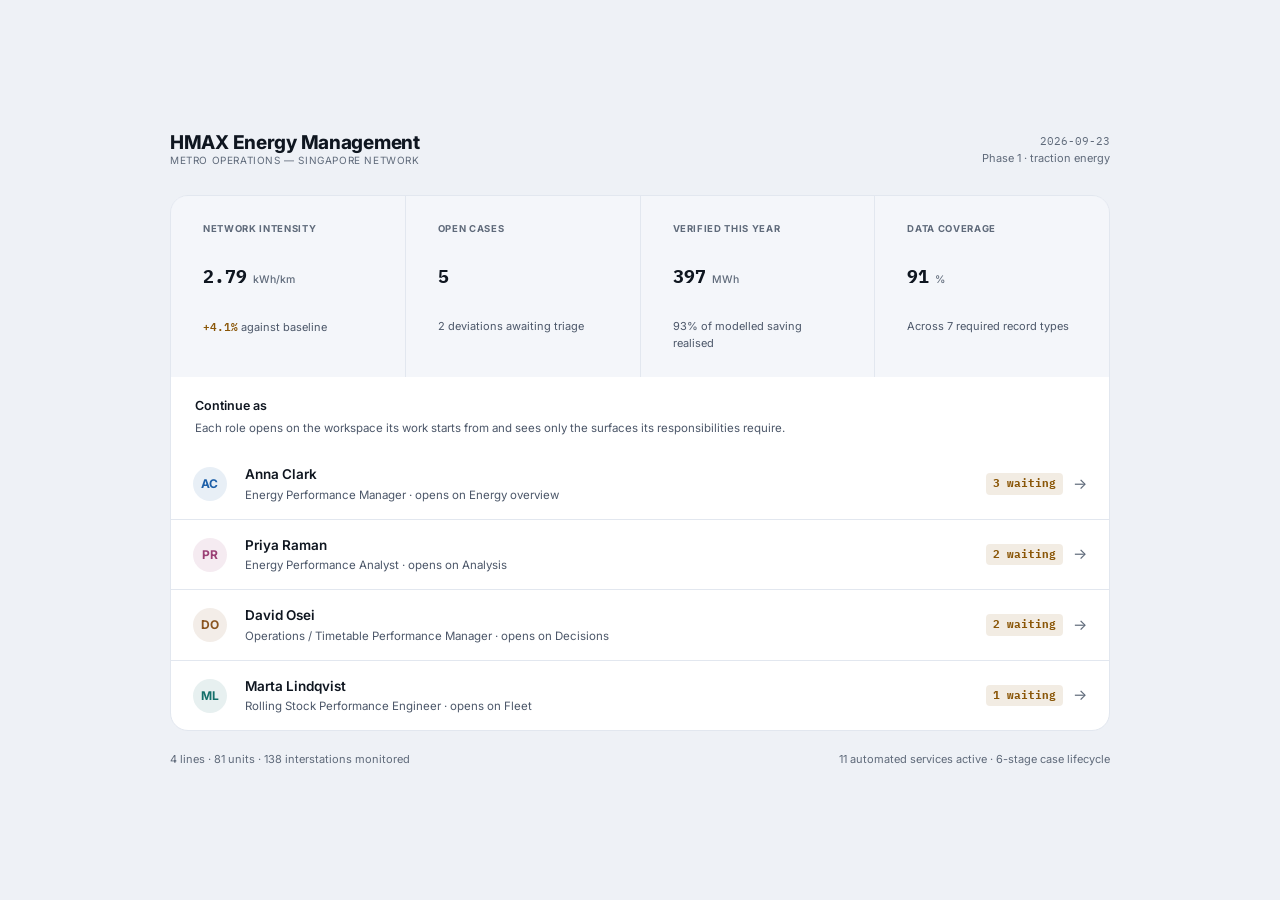
==== commit 51b792d8: "Singapore NEL station data, formal evidence layout, simplified wordmark" ====
--- a/index.html
+++ b/index.html
@@ -4,7 +4,6 @@
 <meta charset="UTF-8">
 <meta name="robots" content="noindex, nofollow, noarchive, nosnippet">
 <meta name="googlebot" content="noindex, nofollow">
-
 <title>HMAX Energy Management</title>
 <meta name="viewport" content="width=device-width, initial-scale=1.0">
 <script src="vendor/tailwind.js"></script>
@@ -72,8 +71,7 @@
   document.getElementById('entry').innerHTML =
 
     '<div class="flex items-center gap-3 mb-7">' +
-      '<span class="brand-mark" style="width:34px;height:34px;font-size:17px">H</span>' +
-      '<div><div class="brand-name" style="font-size:17px">HMAX Energy Management</div>' +
+      '<div><div class="brand-name" style="font-size:19px">HMAX Energy Management</div>' +
       '<div class="brand-sub">' + esc(H.NETWORK.operator) + '</div></div>' +
       '<div class="ml-auto text-right">' +
         '<div class="mono text-[11px]" style="color:var(--text-tertiary)">' + esc(H.TODAY) + '</div>' +
--- a/shared.css
+++ b/shared.css
@@ -544,3 +544,70 @@
 .conf-pill.high{ background: var(--green-soft); color: var(--green); }
 .conf-pill.medium{ background: var(--amber-soft); color: var(--amber); }
 .conf-pill.low{ background: var(--red-soft); color: var(--red); }
+
+/* ===================================================================
+   FORMAL EVIDENCE BLOCKS
+   Gap decomposition, movement profile comparison, indicator summary.
+   =================================================================== */
+
+.ev-sec{ font-size:11px; font-weight:800; letter-spacing:.11em; text-transform:uppercase;
+         color: var(--text-primary); }
+
+.src-chip{ flex-shrink:0; font-size:10.5px; letter-spacing:.02em; color: var(--text-tertiary);
+           border:1px solid var(--border-soft); border-radius:6px; padding:3px 8px; background: var(--bg-elev-2); }
+
+/* --- gap decomposition --- */
+.gap-row{ display:grid; grid-template-columns:22px 1fr auto; gap:12px; align-items:start;
+          padding:11px 0; border-top:1px solid var(--border-soft); }
+.gap-row:first-of-type{ border-top:1px solid var(--border-soft); }
+.gap-n{ font-family:'IBM Plex Mono',monospace; font-size:11px; font-weight:700; line-height:1.5;
+        color: var(--text-tertiary); text-align:right; }
+.gap-stmt{ font-size:12.5px; font-weight:600; color: var(--text-primary); line-height:1.45; }
+.gap-disp{ font-size:11px; color: var(--text-tertiary); line-height:1.5; margin-top:2px; }
+.gap-bar{ height:4px; border-radius:2px; background: var(--bg-elev-3); margin-top:8px; overflow:hidden; }
+.gap-bar span{ display:block; height:100%; border-radius:2px; }
+.gap-val{ font-size:14px; font-weight:700; line-height:1.3; white-space:nowrap; }
+
+.gap-total{ display:flex; align-items:baseline; justify-content:space-between; gap:16px;
+            margin-top:4px; padding-top:12px; border-top:2px solid var(--text-primary); }
+.gap-total-label{ font-size:12px; font-weight:700; color: var(--text-primary);
+                  letter-spacing:.02em; }
+.gap-total-val{ font-size:17px; font-weight:800; color: var(--text-primary); white-space:nowrap; }
+
+/* --- movement profile comparison --- */
+.pc-row{ display:grid; grid-template-columns:200px 1fr; gap:14px; align-items:center; margin-bottom:8px; }
+.pc-label{ font-size:11.5px; color: var(--text-secondary); line-height:1.35; text-align:right; }
+.pc-row.is-subject .pc-label{ color: var(--text-primary); font-weight:650; }
+.pc-bar{ display:flex; height:26px; border-radius:5px; overflow:hidden; background: var(--bg-elev-3); }
+.pc-bar span{ display:flex; align-items:center; justify-content:center;
+              font-family:'IBM Plex Mono',monospace; font-size:10.5px; font-weight:700;
+              color:#fff; letter-spacing:.01em; }
+.pc-legend{ display:flex; flex-wrap:wrap; gap:16px; margin-top:12px; padding-left:214px; }
+.pc-key{ display:inline-flex; align-items:center; gap:6px; font-size:11px; color: var(--text-tertiary); }
+.pc-key i{ width:9px; height:9px; border-radius:2px; display:inline-block; }
+
+/* --- indicator summary --- */
+.ind-table{ width:100%; border-collapse:collapse; }
+.ind-table th{ font-size:10px; font-weight:700; letter-spacing:.07em; text-transform:uppercase;
+               color: var(--text-tertiary); text-align:left; padding:0 10px 7px 0;
+               border-bottom:1px solid var(--border-soft); white-space:nowrap; }
+.ind-table th:nth-child(n+2){ text-align:right; }
+.ind-table th:last-child{ text-align:right; }
+.ind-table td{ font-size:12px; padding:9px 10px 9px 0; border-bottom:1px solid var(--border-soft);
+               color: var(--text-secondary); text-align:right; white-space:nowrap; }
+.ind-table td.ind-name{ text-align:left; color: var(--text-primary); font-weight:600; white-space:normal; }
+.ind-table tr:last-child td{ border-bottom:none; }
+
+.src-pill{ display:inline-block; font-family:'IBM Plex Mono',monospace; font-size:9.5px; font-weight:700;
+           letter-spacing:.05em; padding:2px 6px; border-radius:4px;
+           background: var(--accent-soft); color: var(--accent); }
+.ind-legend{ display:flex; flex-wrap:wrap; gap:14px; margin-top:12px; }
+.src-legend{ display:inline-flex; align-items:center; gap:6px; font-size:10.5px; color: var(--text-tertiary); }
+.ind-foot{ margin-top:12px; padding-top:10px; border-top:1px solid var(--border-soft);
+           font-size:10.5px; color: var(--text-tertiary); line-height:1.55; }
+
+@media (max-width: 900px){
+  .pc-row{ grid-template-columns:1fr; gap:4px; }
+  .pc-label{ text-align:left; }
+  .pc-legend{ padding-left:0; }
+}
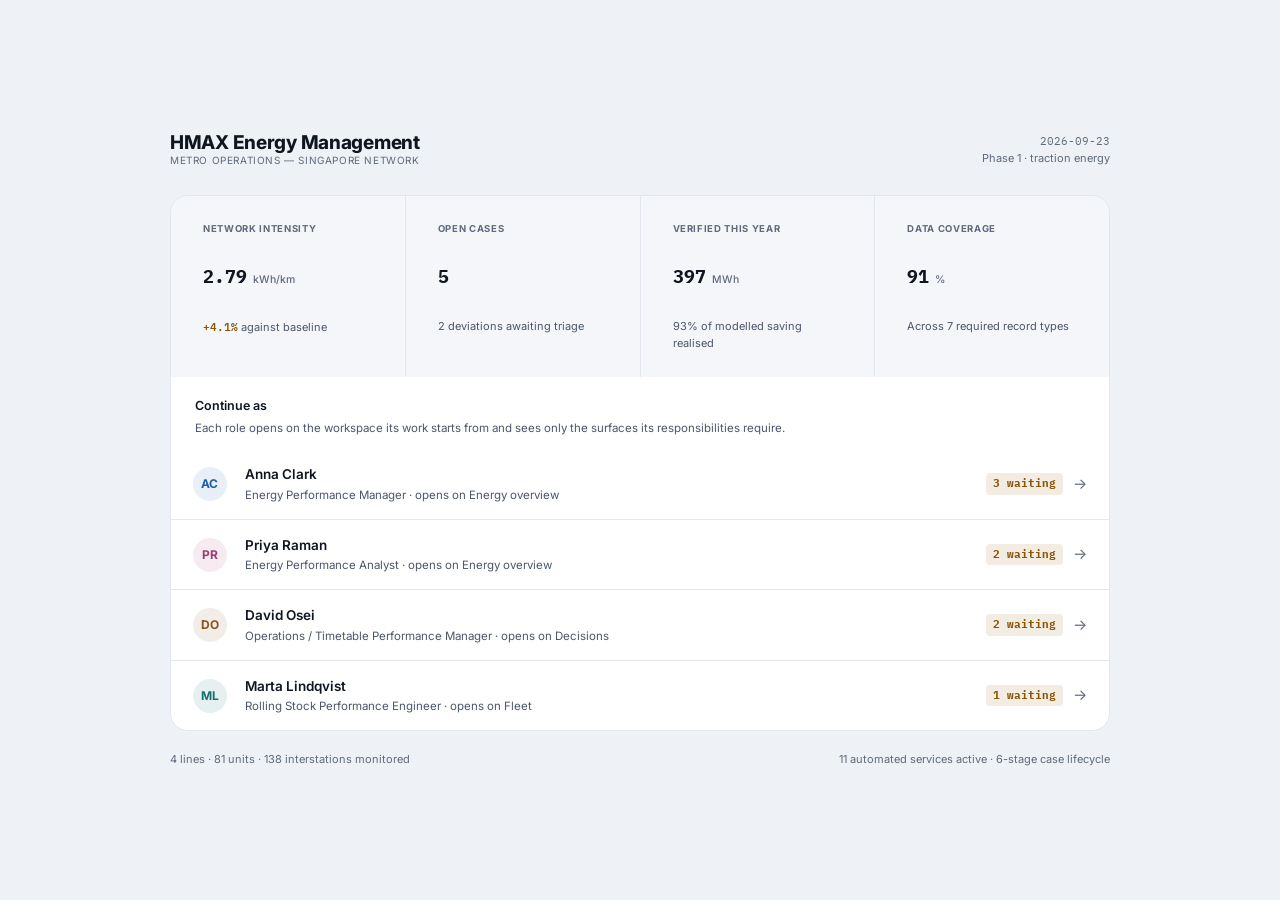
==== commit ba1aede6: "Make energy analysis contextual to the overview Co-authored-by: Copilot App <223556219+Copilot@users" ====
--- a/index.html
+++ b/index.html
@@ -63,6 +63,7 @@
     var nav = H.NAV[H.ROLES[k].nav[0]];
     for (var i = 0; i < H.ROLES[k].nav.length; i++) {
       var item = H.NAV[H.ROLES[k].nav[i]];
+      if (!item || item.parent) continue;
       if (item && item.href === H.ROLES[k].home) return item.label;
     }
     return nav ? nav.label : '';
